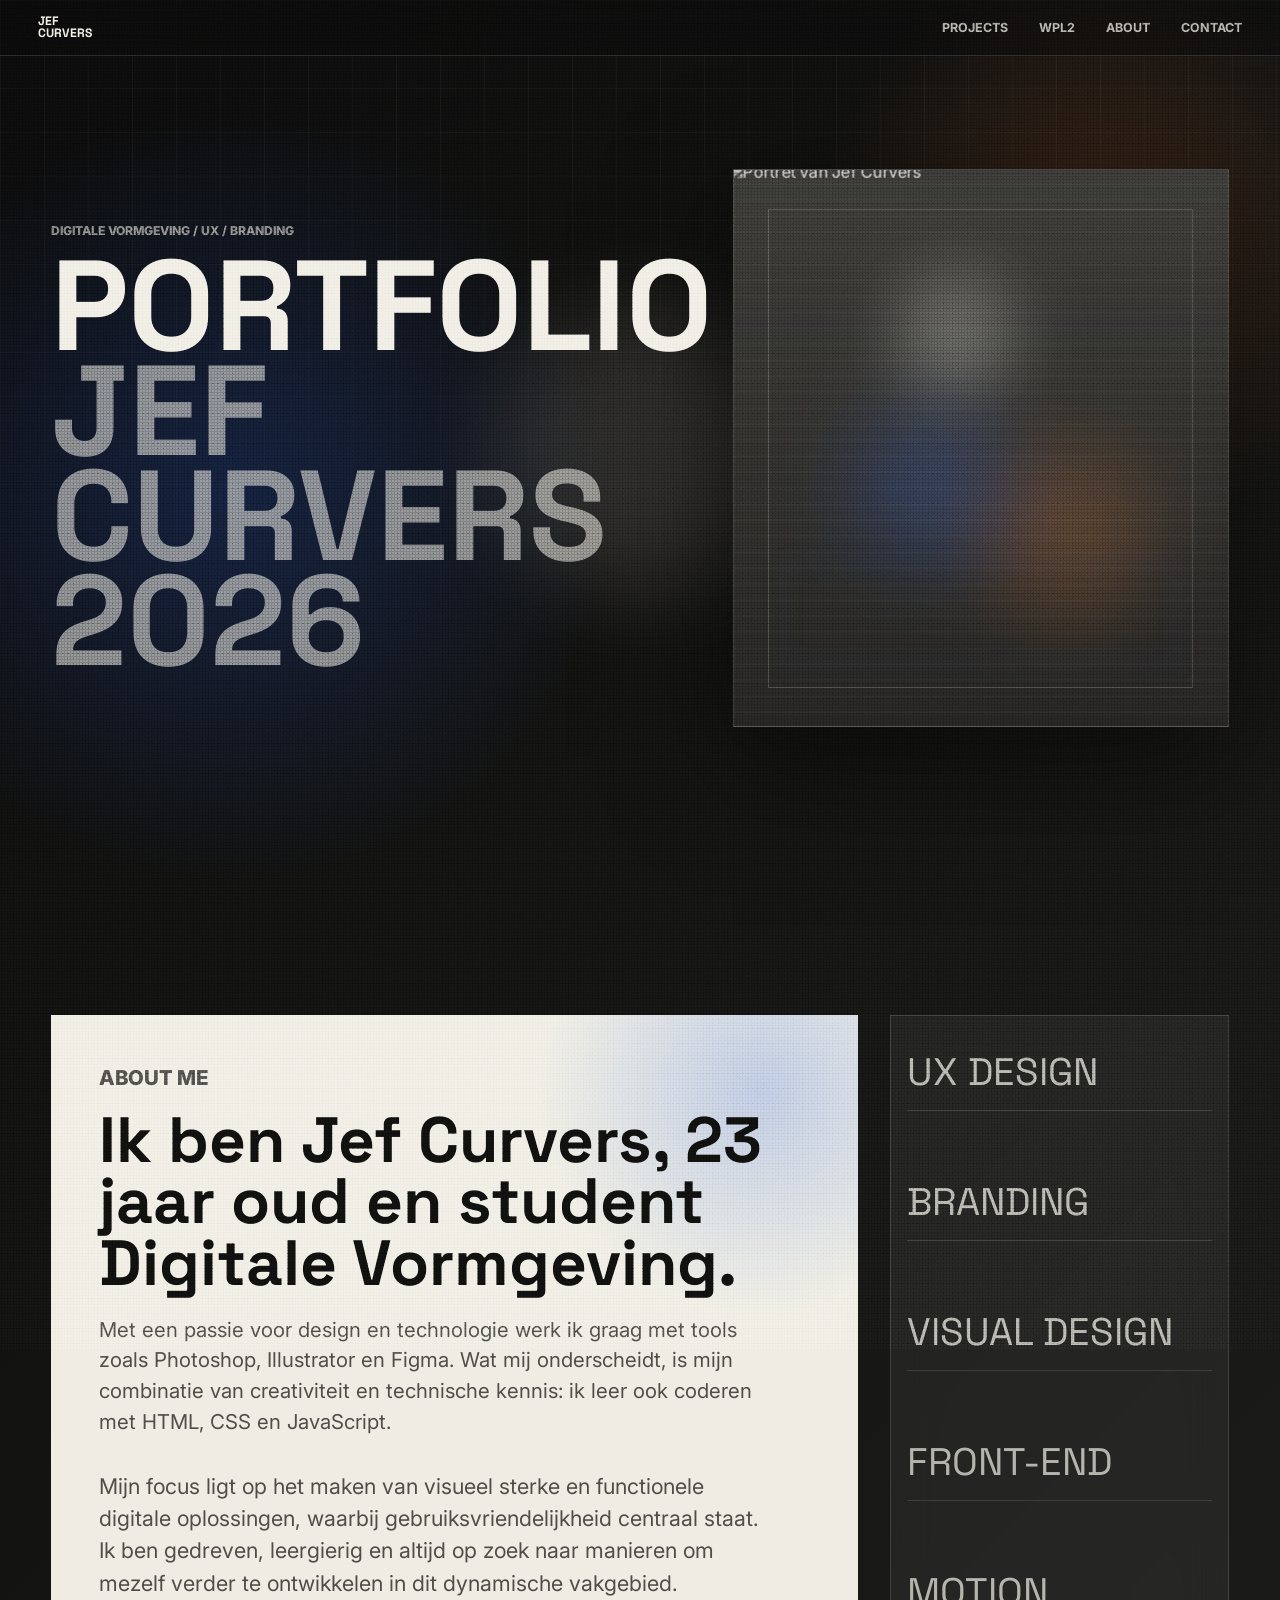
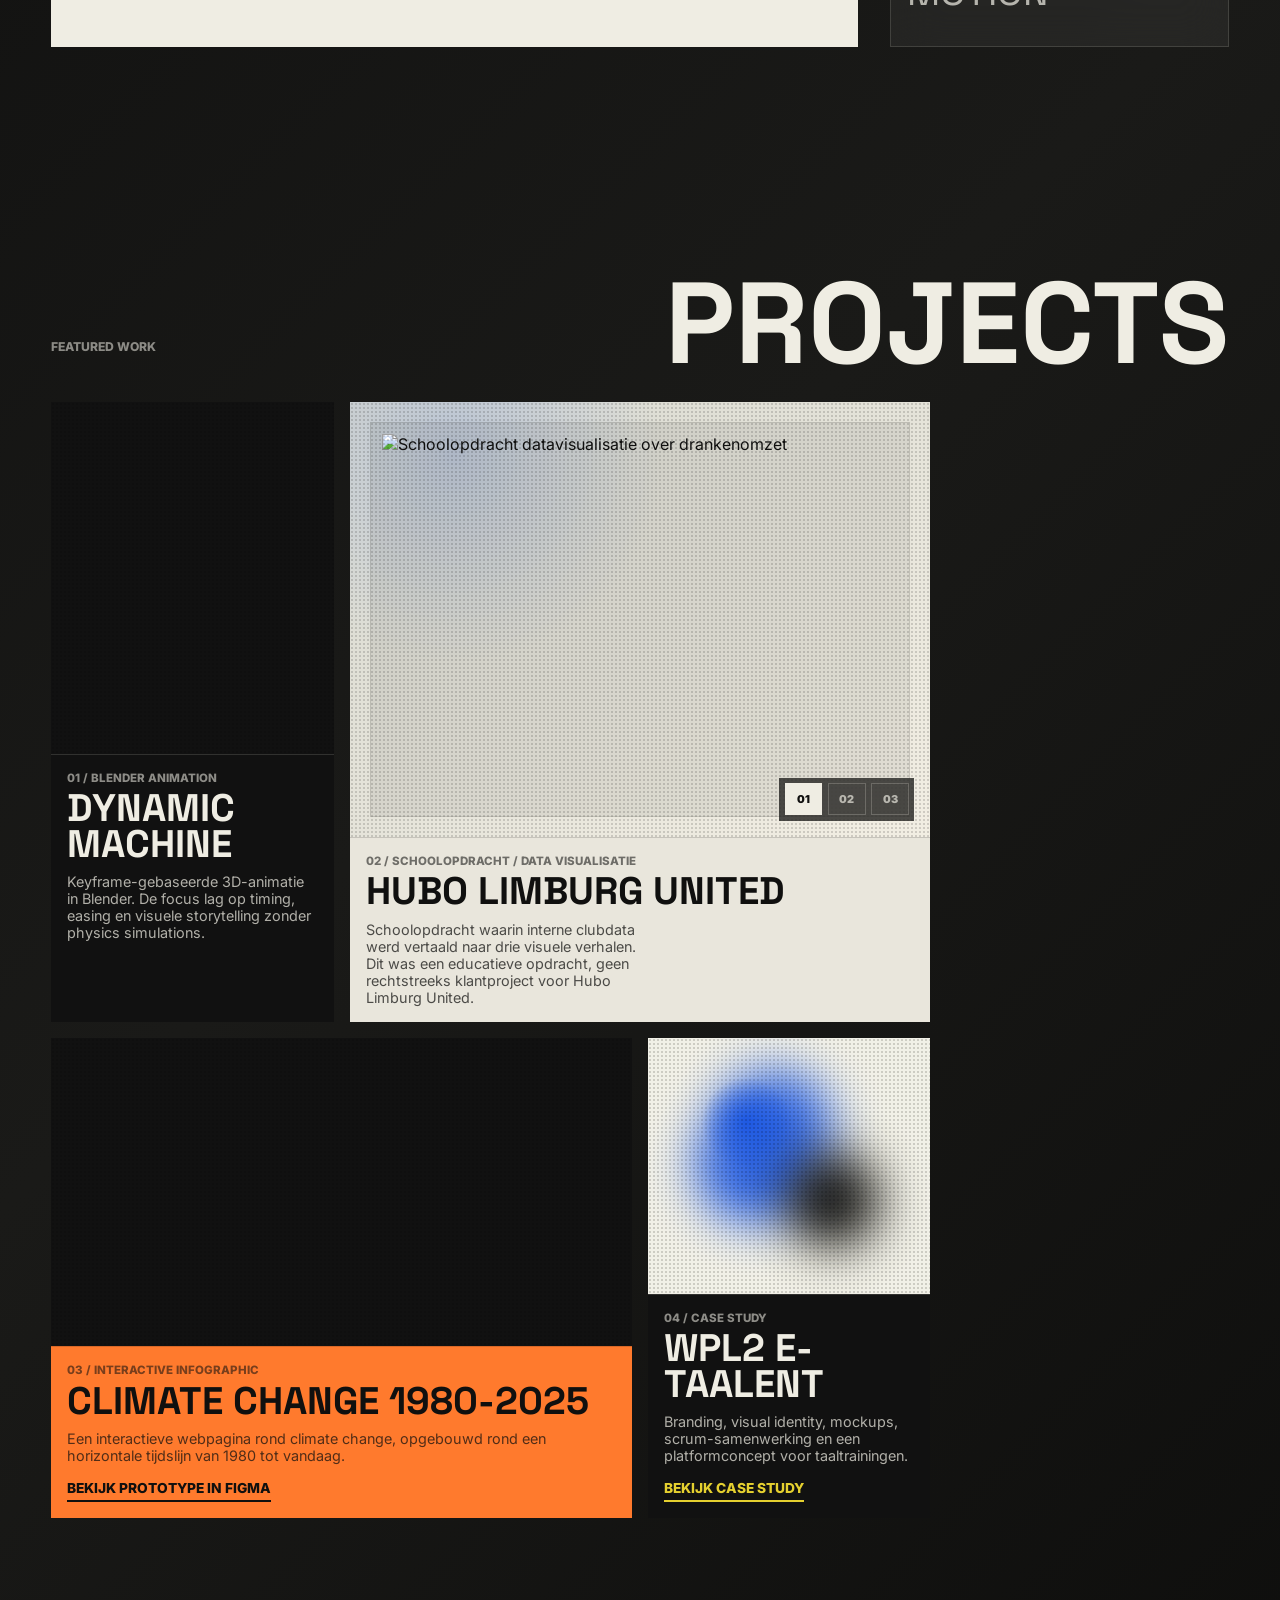
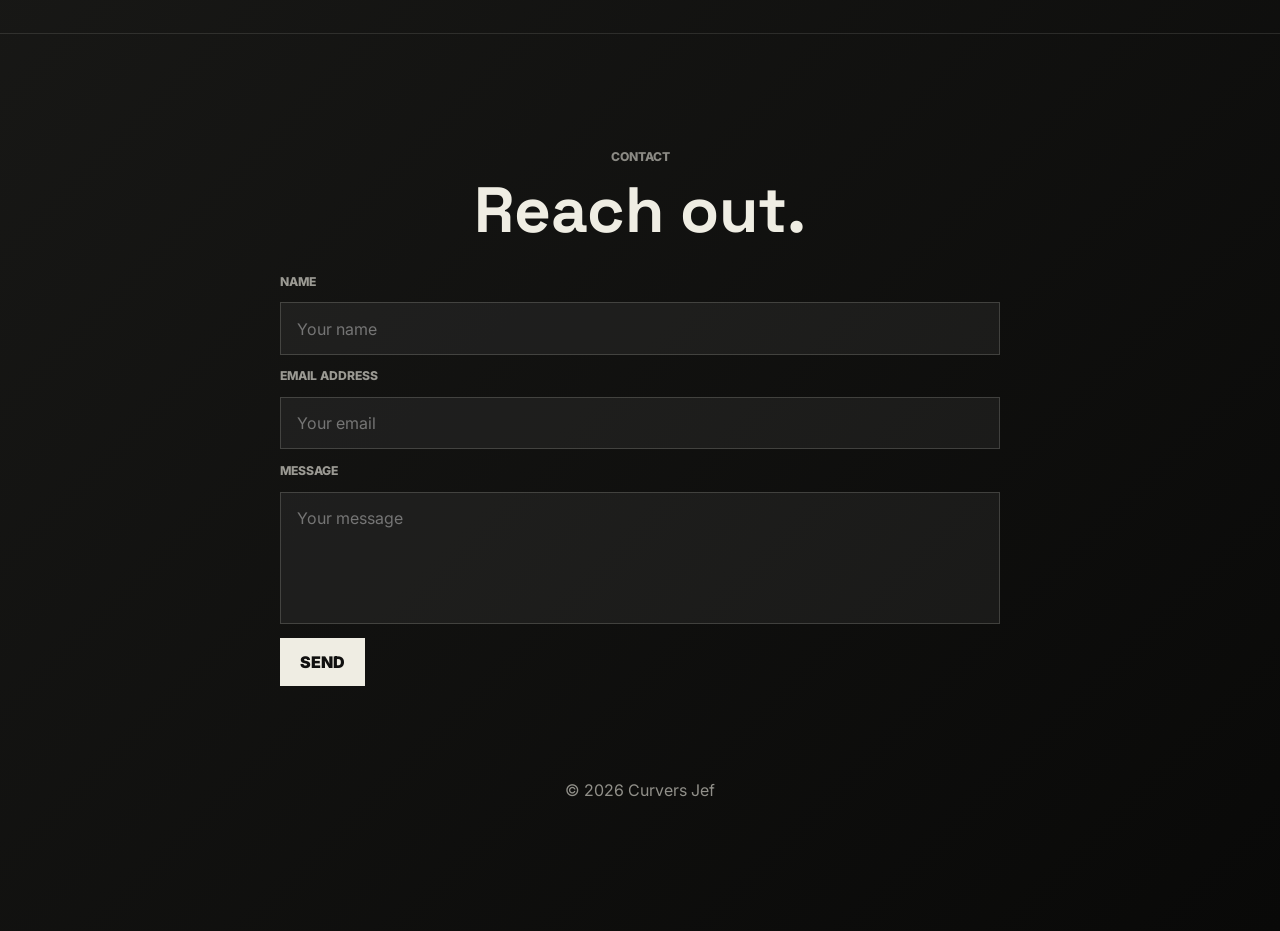
==== index.html @ 7695015a "portfolio" ====
<!doctype html>
<html lang="nl">
  <head>
    <meta charset="UTF-8" />
    <meta name="viewport" content="width=device-width, initial-scale=1.0" />
    <title>Jef Curvers - Portfolio</title>
    <link rel="preconnect" href="https://fonts.googleapis.com" />
    <link rel="preconnect" href="https://fonts.gstatic.com" crossorigin />
    <link
      href="https://fonts.googleapis.com/css2?family=Inter:wght@400;500;600;800;900&family=Space+Grotesk:wght@500;700&display=swap"
      rel="stylesheet"
    />
    <link rel="stylesheet" href="styles.css" />
  </head>
  <body>
    <div class="grain" aria-hidden="true"></div>
    <div class="cursor-fog" aria-hidden="true"></div>

    <header class="site-header">
      <a class="brand" href="#top" aria-label="Jef Curvers home">
        <span>JEF</span>
        <span>CURVERS</span>
      </a>
      <nav class="nav" aria-label="Portfolio navigation">
        <a href="#work">Projects</a>
        <a href="wpl2.html">WPL2</a>
        <a href="#about">About</a>
        <a href="#contact">Contact</a>
      </nav>
    </header>

    <main id="top">
      <section class="hero section-band">
        <div class="hero-copy">
          <p class="eyebrow">Digitale vormgeving / UX / branding</p>
          <h1>
            Portfolio
            <span>Jef Curvers</span>
            <span>2026</span>
          </h1>
        </div>
        <div class="hero-card portrait-card" aria-label="Portret van Jef Curvers">
          <div class="scanline"></div>
          <span class="portrait-glow" aria-hidden="true"></span>
          <img
            class="hero-portrait"
            src="https://juulkeuuuh.github.io/Portfolio-Jef/assets/images/WhatsApp%20Image%202025-02-27%20at%2017.30.07.png"
            alt="Portret van Jef Curvers"
          />
        </div>
      </section>

      <section class="about section-band" id="about" aria-labelledby="about-title">
        <div class="about-panel">
          <p class="section-kicker">About me</p>
          <h2 id="about-title">Ik ben Jef Curvers, 23 jaar oud en student Digitale Vormgeving.</h2>
          <p>
            Met een passie voor design en technologie werk ik graag met tools zoals Photoshop,
            Illustrator en Figma. Wat mij onderscheidt, is mijn combinatie van creativiteit en
            technische kennis: ik leer ook coderen met HTML, CSS en JavaScript.
          </p>
          <p>
            Mijn focus ligt op het maken van visueel sterke en functionele digitale oplossingen,
            waarbij gebruiksvriendelijkheid centraal staat. Ik ben gedreven, leergierig en altijd
            op zoek naar manieren om mezelf verder te ontwikkelen in dit dynamische vakgebied.
          </p>
        </div>
        <div class="skills-strip" aria-label="Design skills">
          <span>UX Design</span>
          <span>Branding</span>
          <span>Visual Design</span>
          <span>Front-end</span>
          <span>Motion</span>
        </div>
      </section>

      <section class="work section-band" id="work" aria-labelledby="work-title">
        <div class="section-heading">
          <p class="section-kicker">Featured work</p>
          <h2 id="work-title">Projects</h2>
        </div>

        <div class="project-grid detailed-grid">
          <article class="project-card compact-card dark-card">
            <div class="project-media video-media compact-media">
              <video autoplay muted loop playsinline>
                <source
                  src="https://juulkeuuuh.github.io/Portfolio-Jef/assets/images/Videos/CurversJefDynamicMachine.mp4"
                  type="video/mp4"
                />
              </video>
            </div>
            <div class="project-info">
              <p>01 / Blender animation</p>
              <h3>Dynamic Machine</h3>
              <span>
                Keyframe-gebaseerde 3D-animatie in Blender. De focus lag op timing,
                easing en visuele storytelling zonder physics simulations.
              </span>
            </div>
          </article>

          <article class="project-card hubo-card">
            <div class="project-media hubo-media">
              <div class="hubo-stage">
                <img
                  class="hubo-slide active"
                  src="https://juulkeuuuh.github.io/Portfolio-Jef/assets/images/Data%20visualisatie/DataVisualisatie_Dranken.jpg"
                  alt="Schoolopdracht datavisualisatie over drankenomzet"
                />
                <img
                  class="hubo-slide"
                  src="https://juulkeuuuh.github.io/Portfolio-Jef/assets/images/Data%20visualisatie/DataVisualisatieWebshop.jpg"
                  alt="Schoolopdracht datavisualisatie over webshop piekmomenten"
                />
                <img
                  class="hubo-slide"
                  src="https://juulkeuuuh.github.io/Portfolio-Jef/assets/images/Data%20visualisatie/Datavisualisatie%20Tickets.jpg"
                  alt="Schoolopdracht datavisualisatie over ticketverkoop"
                />
              </div>
              <div class="slider-controls" aria-label="Datavisualisatie slides">
                <button type="button" class="slider-dot active" data-slide="0">01</button>
                <button type="button" class="slider-dot" data-slide="1">02</button>
                <button type="button" class="slider-dot" data-slide="2">03</button>
              </div>
            </div>
            <div class="project-info">
              <p>02 / Schoolopdracht / Data visualisatie</p>
              <h3>Hubo Limburg United</h3>
              <span>
                Schoolopdracht waarin interne clubdata werd vertaald naar drie visuele verhalen.
                Dit was een educatieve opdracht, geen rechtstreeks klantproject voor Hubo Limburg United.
              </span>
            </div>
          </article>

          <article class="project-card orange-card large climate-card">
            <div class="project-media video-media">
              <video autoplay muted loop playsinline>
                <source
                  src="https://juulkeuuuh.github.io/Portfolio-Jef/assets/images/Videos/Infographic%20-%20Page%201%20-%20Figma%202025-12-25%2022-24-31.mp4"
                  type="video/mp4"
                />
              </video>
            </div>
            <div class="project-info">
              <p>03 / Interactive infographic</p>
              <h3>Climate Change 1980-2025</h3>
              <span>
                Een interactieve webpagina rond climate change, opgebouwd rond een horizontale
                tijdslijn van 1980 tot vandaag.
              </span>
              <a
                class="inline-link"
                href="https://www.figma.com/proto/sVbuKFax2cXnAopx25dUnf/Infographic?node-id=67-130&t=fXA6izrSEKzxUkM4-1"
                target="_blank"
                rel="noopener"
              >
                Bekijk prototype in Figma
              </a>
            </div>
          </article>

          <article class="project-card wpl2-teaser dark-card">
            <div class="project-media media-blue">
              <span class="soft-shape shape-one"></span>
              <span class="soft-shape shape-two"></span>
            </div>
            <div class="project-info">
              <p>04 / Case study</p>
              <h3>WPL2 E-taalent</h3>
              <span>
                Branding, visual identity, mockups, scrum-samenwerking en een platformconcept
                voor taaltrainingen.
              </span>
              <a class="inline-link" href="wpl2.html">Bekijk case study</a>
            </div>
          </article>
        </div>
      </section>

      <section class="contact section-band" id="contact" aria-labelledby="contact-title">
        <p class="section-kicker">Contact</p>
        <h2 id="contact-title">Reach out.</h2>
        <form class="contact-form" id="contactForm" action="mailto:curvers.jef@gmail.com" method="post" enctype="text/plain">
          <label for="name">Name</label>
          <input type="text" id="name" name="name" placeholder="Your name" required />

          <label for="email">Email Address</label>
          <input type="email" id="email" name="email" placeholder="Your email" required />

          <label for="message">Message</label>
          <textarea id="message" name="message" placeholder="Your message" rows="5" required></textarea>

          <button type="submit">Send</button>
          <p id="form-message" class="form-message"></p>
        </form>
        <p class="footer-line">&copy; 2026 Curvers Jef</p>
      </section>
    </main>

    <script src="script.js"></script>
  </body>
</html>
---- styles.css ----
:root {
  --ink: #10100f;
  --paper: #efede3;
  --fog: #cfd7ce;
  --ash: #302f2c;
  --electric: #245bdb;
  --acid: #e5d02f;
  --orange: #ff7a2d;
  --muted: #a5a397;
}

* {
  box-sizing: border-box;
}

html {
  scroll-behavior: smooth;
}

body {
  margin: 0;
  min-height: 100vh;
  color: var(--paper);
  background:
    radial-gradient(circle at 18% 12%, rgba(36, 91, 219, 0.22), transparent 24rem),
    radial-gradient(circle at 86% 6%, rgba(255, 122, 45, 0.16), transparent 18rem),
    linear-gradient(135deg, #0b0b0b 0%, #1a1a18 52%, #090908 100%);
  font-family: Inter, system-ui, sans-serif;
  overflow-x: hidden;
}

body::before {
  content: "";
  position: fixed;
  inset: 0;
  z-index: -3;
  background:
    linear-gradient(90deg, rgba(239, 237, 227, 0.045) 1px, transparent 1px),
    linear-gradient(rgba(239, 237, 227, 0.035) 1px, transparent 1px);
  background-size: 44px 44px;
  mask-image: linear-gradient(to bottom, black, transparent 82%);
}

a {
  color: inherit;
  text-decoration: none;
}

.grain {
  position: fixed;
  inset: -50%;
  z-index: 20;
  pointer-events: none;
  opacity: 0.28;
  mix-blend-mode: overlay;
  background-image:
    radial-gradient(circle at 30% 40%, rgba(255, 255, 255, 0.7) 0 1px, transparent 1px),
    radial-gradient(circle at 60% 70%, rgba(0, 0, 0, 0.9) 0 1px, transparent 1px);
  background-size: 3px 3px, 5px 5px;
  animation: grain-shift 0.9s steps(2) infinite;
}

.cursor-fog {
  position: fixed;
  width: 18rem;
  aspect-ratio: 1;
  left: var(--mouse-x, 50vw);
  top: var(--mouse-y, 50vh);
  z-index: -1;
  pointer-events: none;
  border-radius: 50%;
  transform: translate(-50%, -50%);
  background: rgba(239, 237, 227, 0.11);
  filter: blur(46px);
}

.site-header {
  position: fixed;
  top: 0;
  left: 0;
  right: 0;
  z-index: 10;
  display: flex;
  align-items: center;
  justify-content: space-between;
  padding: 1rem clamp(1rem, 3vw, 2.5rem);
  color: var(--paper);
  backdrop-filter: blur(18px);
  background: rgba(11, 11, 11, 0.48);
  border-bottom: 1px solid rgba(239, 237, 227, 0.12);
}

.brand {
  display: grid;
  gap: 0.05rem;
  font-family: "Space Grotesk", Inter, sans-serif;
  font-size: 0.76rem;
  font-weight: 700;
  letter-spacing: 0;
  line-height: 0.9;
}

.nav {
  display: flex;
  gap: clamp(0.9rem, 2.4vw, 2rem);
  color: rgba(239, 237, 227, 0.72);
  font-size: 0.78rem;
  font-weight: 700;
  text-transform: uppercase;
}

.nav a {
  transition: color 180ms ease;
}

.nav a:hover {
  color: var(--paper);
}

.section-band {
  width: min(100%, 1440px);
  margin: 0 auto;
  padding: clamp(4rem, 9vw, 8rem) clamp(1rem, 4vw, 4rem);
}

.hero {
  min-height: 100vh;
  display: grid;
  grid-template-columns: minmax(0, 1fr) minmax(20rem, 31rem);
  gap: clamp(1.5rem, 4vw, 4rem);
  align-items: center;
  padding-top: 7rem;
}

.hero-copy {
  min-width: 0;
  position: relative;
  z-index: 1;
}

.eyebrow,
.section-kicker {
  margin: 0 0 1rem;
  color: rgba(239, 237, 227, 0.55);
  font-size: 0.76rem;
  font-weight: 800;
  text-transform: uppercase;
}

.hero h1 {
  margin: 0;
  max-width: 8.5ch;
  font-family: "Space Grotesk", Inter, sans-serif;
  font-size: clamp(4.4rem, 10vw, 8.8rem);
  line-height: 0.82;
  letter-spacing: 0;
  text-transform: uppercase;
}

.hero h1 span {
  display: block;
  color: rgba(239, 237, 227, 0.5);
  filter: blur(0.5px);
}

.hero-card {
  position: relative;
  width: min(100%, 31rem);
  justify-self: end;
  min-height: clamp(28rem, 62vh, 46rem);
  overflow: hidden;
  border: 1px solid rgba(239, 237, 227, 0.14);
  background:
    linear-gradient(180deg, rgba(239, 237, 227, 0.1), transparent),
    #242321;
  box-shadow: 0 2rem 7rem rgba(0, 0, 0, 0.5);
}

.hero-card::before,
.hero-card::after {
  content: "";
  position: absolute;
  inset: 7%;
  border: 1px solid rgba(239, 237, 227, 0.18);
}

.hero-card::after {
  inset: auto 10% 11% 10%;
  height: 18%;
  filter: blur(10px);
  border-color: rgba(36, 91, 219, 0.45);
}

.scanline {
  position: absolute;
  inset: 0;
  background: repeating-linear-gradient(
    180deg,
    transparent 0 13px,
    rgba(239, 237, 227, 0.05) 14px,
    transparent 16px
  );
  opacity: 0.6;
}

.portrait-card {
  display: grid;
  place-items: center;
  transform-style: preserve-3d;
  transition:
    transform 180ms ease,
    border-color 180ms ease,
    box-shadow 180ms ease;
}

.portrait-card:hover {
  border-color: rgba(239, 237, 227, 0.32);
  box-shadow: 0 2rem 7rem rgba(0, 0, 0, 0.58), 0 0 3rem rgba(36, 91, 219, 0.18);
}

.portrait-glow {
  position: absolute;
  inset: 8%;
  display: block;
  border-radius: 48% 52% 40% 60% / 42% 46% 54% 58%;
  background:
    radial-gradient(circle at 44% 25%, rgba(239, 237, 227, 0.32), transparent 21%),
    radial-gradient(circle at 38% 58%, rgba(36, 91, 219, 0.26), transparent 33%),
    radial-gradient(circle at 72% 68%, rgba(255, 122, 45, 0.22), transparent 30%);
  filter: blur(30px) contrast(1.2);
  mix-blend-mode: screen;
}

.hero-portrait {
  position: relative;
  z-index: 1;
  width: 100%;
  height: 100%;
  object-fit: cover;
  object-position: center top;
  filter:
    grayscale(1)
    contrast(1.1)
    blur(0.35px);
  opacity: 0.82;
  mix-blend-mode: luminosity;
  transform: translateZ(2rem) scale(1.03);
  transition:
    transform 180ms ease,
    filter 180ms ease,
    opacity 180ms ease;
}

.portrait-card:hover .hero-portrait {
  filter:
    grayscale(0.25)
    contrast(1.08)
    blur(0.1px);
  opacity: 0.95;
  transform: translateZ(3rem) scale(1.055);
}

.intro {
  padding-top: 1rem;
}

.intro h2,
.about h2,
.contact h2 {
  margin: 0;
  max-width: 980px;
  font-family: "Space Grotesk", Inter, sans-serif;
  font-size: clamp(2rem, 5vw, 5.2rem);
  line-height: 0.96;
  letter-spacing: 0;
}

.section-heading {
  display: flex;
  align-items: end;
  justify-content: space-between;
  gap: 1rem;
  margin-bottom: 2rem;
}

.section-heading h2 {
  margin: 0;
  font-family: "Space Grotesk", Inter, sans-serif;
  font-size: clamp(2.8rem, 9vw, 8rem);
  line-height: 0.8;
  text-transform: uppercase;
}

.project-grid {
  display: grid;
  grid-template-columns: repeat(4, minmax(0, 1fr));
  grid-auto-rows: minmax(18rem, auto);
  gap: 1rem;
}

.project-card {
  display: flex;
  min-height: 28rem;
  flex-direction: column;
  overflow: hidden;
  background: var(--paper);
  color: var(--ink);
}

.project-card.large {
  grid-column: span 2;
}

.project-card.tall {
  min-height: 38rem;
}

.compact-card {
  min-height: 22rem;
}

.compact-media {
  min-height: 13rem;
  max-height: 22rem;
}

.dark-card {
  background: #111;
  color: var(--paper);
}

.yellow-card {
  background: #171513;
  color: var(--acid);
}

.orange-card {
  background: var(--orange);
}

.project-media {
  position: relative;
  flex: 1;
  min-height: 18rem;
  overflow: hidden;
}

.project-media::after {
  content: "";
  position: absolute;
  inset: 0;
  background-image: radial-gradient(rgba(0, 0, 0, 0.45) 1px, transparent 1px);
  background-size: 4px 4px;
  opacity: 0.32;
  mix-blend-mode: multiply;
}

.media-blue {
  background:
    radial-gradient(circle at 35% 33%, rgba(36, 91, 219, 0.95), transparent 18%),
    radial-gradient(circle at 62% 58%, rgba(239, 237, 227, 0.8), transparent 17%),
    #e9e8df;
  filter: contrast(1.08);
}

.soft-shape {
  position: absolute;
  border-radius: 999px;
  filter: blur(24px);
  opacity: 0.9;
}

.shape-one {
  width: 42%;
  aspect-ratio: 0.75;
  left: 20%;
  top: 12%;
  background: var(--electric);
  transform: rotate(28deg);
}

.shape-two {
  width: 34%;
  aspect-ratio: 1;
  right: 18%;
  bottom: 18%;
  background: #10100f;
}

.media-rays {
  background:
    conic-gradient(from 220deg at 50% 100%, #0c0c0b 0 9deg, var(--acid) 9deg 18deg, #0c0c0b 18deg 27deg, var(--acid) 27deg 36deg, #0c0c0b 36deg 45deg, var(--acid) 45deg 54deg, #0c0c0b 54deg 63deg, var(--acid) 63deg 72deg, #0c0c0b 72deg 360deg);
}

.media-portrait {
  background:
    radial-gradient(circle at 50% 34%, #191919 0 18%, transparent 19%),
    radial-gradient(circle at 50% 48%, #101010 0 25%, transparent 26%),
    linear-gradient(135deg, #c9c9c4, #efede3);
  filter: blur(1px) grayscale(1);
}

.face-window {
  position: absolute;
  top: 38%;
  left: 22%;
  right: 22%;
  height: 2.3rem;
  border: 1px solid rgba(239, 237, 227, 0.7);
  background: rgba(239, 237, 227, 0.12);
  backdrop-filter: blur(5px);
}

.media-type {
  display: grid;
  place-items: center;
  background: #f47b32;
}

.media-type span {
  color: rgba(239, 237, 227, 0.6);
  font-family: "Space Grotesk", Inter, sans-serif;
  font-size: clamp(8rem, 18vw, 15rem);
  font-weight: 900;
  line-height: 0.7;
}

.project-info {
  padding: 1rem;
  border-top: 1px solid rgba(16, 16, 15, 0.16);
}

.dark-card .project-info,
.yellow-card .project-info {
  border-color: rgba(239, 237, 227, 0.14);
}

.project-info p,
.project-info h3,
.project-info span {
  margin: 0;
}

.project-info p {
  color: currentColor;
  opacity: 0.56;
  font-size: 0.72rem;
  font-weight: 800;
  text-transform: uppercase;
}

.project-info h3 {
  margin-top: 0.35rem;
  font-family: "Space Grotesk", Inter, sans-serif;
  font-size: clamp(1.8rem, 3vw, 3.2rem);
  line-height: 0.92;
  text-transform: uppercase;
}

.project-info span {
  display: block;
  margin-top: 0.75rem;
  max-width: 18rem;
  opacity: 0.72;
  font-size: 0.9rem;
}

.detailed-grid .project-card.large .project-info span {
  max-width: 36rem;
}

.video-media video,
.image-media img,
.gallery-media img {
  width: 100%;
  height: 100%;
  display: block;
  object-fit: cover;
}

.video-media {
  background: #111;
}

.compact-media video {
  object-fit: contain;
  background: #111;
}

.image-media {
  background: var(--paper);
}

.image-media img {
  object-position: top center;
}

.gallery-media {
  display: grid;
  grid-template-rows: repeat(3, minmax(0, 1fr));
  gap: 0.5rem;
  padding: 0.5rem;
  background: #151514;
}

.gallery-media img {
  min-height: 0;
  filter: saturate(0.8) contrast(1.08);
}

.hubo-card {
  grid-column: span 2;
  background: #e9e6dc;
}

.hubo-media {
  min-height: clamp(18rem, 34vw, 31rem);
  display: grid;
  place-items: center;
  padding: clamp(0.75rem, 2vw, 1.25rem);
  background:
    radial-gradient(circle at 18% 12%, rgba(36, 91, 219, 0.18), transparent 13rem),
    linear-gradient(145deg, #d8d9d0, #f2eee3);
}

.hubo-stage {
  position: relative;
  width: 100%;
  height: 100%;
  min-height: 16rem;
  background: rgba(16, 16, 15, 0.07);
  border: 1px solid rgba(16, 16, 15, 0.12);
  overflow: hidden;
}

.hubo-slide {
  position: absolute;
  inset: 0;
  width: 100%;
  height: 100%;
  object-fit: contain;
  padding: 0.7rem;
  opacity: 0;
  transform: scale(0.985);
  transition:
    opacity 220ms ease,
    transform 220ms ease;
}

.hubo-slide.active {
  opacity: 1;
  transform: scale(1);
}

.slider-controls {
  position: absolute;
  right: 1rem;
  bottom: 1rem;
  z-index: 2;
  display: flex;
  gap: 0.35rem;
  padding: 0.35rem;
  background: rgba(16, 16, 15, 0.72);
  backdrop-filter: blur(14px);
}

.slider-dot {
  width: 2.35rem;
  height: 2rem;
  border: 1px solid rgba(239, 237, 227, 0.22);
  color: rgba(239, 237, 227, 0.68);
  background: transparent;
  font: inherit;
  font-size: 0.68rem;
  font-weight: 900;
  cursor: pointer;
}

.slider-dot.active {
  color: var(--ink);
  background: var(--paper);
}

.wpl2-teaser .project-media {
  min-height: 16rem;
}

.wpl2-teaser .inline-link {
  color: var(--acid);
}

.inline-link {
  display: inline-block;
  width: fit-content;
  margin-top: 1rem;
  padding-bottom: 0.25rem;
  border-bottom: 2px solid currentColor;
  font-size: 0.86rem;
  font-weight: 800;
  text-transform: uppercase;
}

.about {
  display: grid;
  grid-template-columns: minmax(0, 1fr) minmax(16rem, 0.42fr);
  gap: 2rem;
  align-items: stretch;
}

.about-panel {
  padding: clamp(1.3rem, 4vw, 3rem);
  color: var(--ink);
  background:
    radial-gradient(circle at 88% 12%, rgba(36, 91, 219, 0.25), transparent 14rem),
    var(--paper);
}

.about-panel p:last-child {
  max-width: 42rem;
  margin: 2rem 0 0;
  color: rgba(16, 16, 15, 0.72);
  font-size: clamp(1rem, 1.8vw, 1.35rem);
  line-height: 1.5;
}

.about-panel p {
  max-width: 42rem;
  color: rgba(16, 16, 15, 0.72);
  font-size: clamp(1rem, 1.8vw, 1.28rem);
  line-height: 1.5;
}

.skills-strip {
  display: flex;
  flex-direction: column;
  justify-content: space-between;
  gap: 0.75rem;
  padding: 1rem;
  border: 1px solid rgba(239, 237, 227, 0.14);
  background: rgba(239, 237, 227, 0.06);
  backdrop-filter: blur(22px);
}

.skills-strip span {
  display: block;
  padding: 0.9rem 0;
  border-bottom: 1px solid rgba(239, 237, 227, 0.13);
  color: rgba(239, 237, 227, 0.72);
  font-family: "Space Grotesk", Inter, sans-serif;
  font-size: clamp(1.4rem, 3vw, 2.6rem);
  text-transform: uppercase;
}

.skills-strip span:last-child {
  border-bottom: 0;
}

.contact {
  min-height: 55vh;
  display: flex;
  flex-direction: column;
  align-items: center;
  justify-content: center;
  text-align: center;
  border-top: 1px solid rgba(239, 237, 227, 0.12);
}

.contact-link {
  width: fit-content;
  margin-top: 2rem;
  padding-bottom: 0.35rem;
  border-bottom: 2px solid var(--orange);
  color: var(--paper);
  font-family: "Space Grotesk", Inter, sans-serif;
  font-size: clamp(1.4rem, 3vw, 3rem);
}

.case,
.resources {
  border-top: 1px solid rgba(239, 237, 227, 0.12);
}

.case-hero {
  min-height: 72vh;
  display: grid;
  align-content: end;
  padding-top: 9rem;
}

.case-hero h1 {
  max-width: 11ch;
  margin: 0;
  font-family: "Space Grotesk", Inter, sans-serif;
  font-size: clamp(4rem, 12vw, 11rem);
  line-height: 0.82;
  text-transform: uppercase;
}

.case-hero h1 span {
  display: block;
  color: rgba(239, 237, 227, 0.5);
  filter: blur(0.45px);
}

.case-hero p:last-child {
  max-width: 42rem;
  margin: 1.5rem 0 0;
  color: rgba(239, 237, 227, 0.72);
  font-size: clamp(1rem, 2vw, 1.35rem);
  line-height: 1.45;
}

.case-intro {
  margin-bottom: 2rem;
  padding: clamp(1.2rem, 3vw, 2.4rem);
  color: var(--ink);
  background:
    radial-gradient(circle at 92% 0%, rgba(255, 122, 45, 0.38), transparent 15rem),
    var(--paper);
}

.case-intro h3 {
  max-width: 980px;
  margin: 0;
  font-family: "Space Grotesk", Inter, sans-serif;
  font-size: clamp(2rem, 4.6vw, 4.6rem);
  line-height: 0.96;
  letter-spacing: 0;
}

.case-grid {
  display: grid;
  grid-template-columns: repeat(2, minmax(0, 1fr));
  gap: 1rem;
}

.case-grid article {
  min-height: 22rem;
  padding: clamp(1rem, 2.5vw, 2rem);
  border: 1px solid rgba(239, 237, 227, 0.13);
  background: rgba(239, 237, 227, 0.06);
  backdrop-filter: blur(24px);
}

.case-grid h3 {
  margin: 0 0 1rem;
  font-family: "Space Grotesk", Inter, sans-serif;
  font-size: clamp(1.6rem, 3vw, 3rem);
  line-height: 0.95;
  text-transform: uppercase;
}

.case-grid p {
  margin: 0 0 1rem;
  color: rgba(239, 237, 227, 0.72);
  line-height: 1.55;
}

.resource-list {
  display: grid;
  grid-template-columns: repeat(4, minmax(0, 1fr));
  gap: 0.75rem;
}

.resource-list a {
  min-height: 9rem;
  display: flex;
  align-items: end;
  padding: 1rem;
  color: var(--ink);
  background: var(--paper);
  font-weight: 800;
  text-transform: uppercase;
  transition:
    transform 180ms ease,
    background 180ms ease;
}

.resource-list a:hover {
  transform: translateY(-4px);
  background: var(--acid);
}

.visual-links {
  border-top: 1px solid rgba(239, 237, 227, 0.12);
}

.visual-list {
  display: grid;
  grid-template-columns: repeat(2, minmax(0, 1fr));
  gap: 0.9rem;
}

.visual-card {
  min-height: 24rem;
  margin: 0;
  display: grid;
  grid-template-rows: minmax(0, 1fr) auto;
  gap: 0.75rem;
  align-items: stretch;
  padding: 0.75rem;
  background:
    radial-gradient(circle at 86% 10%, rgba(36, 91, 219, 0.14), transparent 12rem),
    var(--paper);
}

.visual-card.featured {
  grid-column: span 2;
  min-height: 34rem;
}

.visual-card img {
  width: 100%;
  height: 100%;
  min-height: 18rem;
  object-fit: contain;
  background: rgba(16, 16, 15, 0.08);
}

.visual-card figcaption {
  display: block;
  padding: 0.35rem 0.25rem;
  color: var(--ink);
  font-weight: 900;
  text-transform: uppercase;
}

.contact-form {
  width: min(100%, 720px);
  display: grid;
  gap: 0.85rem;
  margin-top: 2rem;
  text-align: left;
}

.contact-form label {
  color: rgba(239, 237, 227, 0.62);
  font-size: 0.76rem;
  font-weight: 800;
  text-transform: uppercase;
}

.contact-form input,
.contact-form textarea {
  width: 100%;
  border: 1px solid rgba(239, 237, 227, 0.18);
  border-radius: 0;
  padding: 0.95rem 1rem;
  color: var(--paper);
  background: rgba(239, 237, 227, 0.06);
  font: inherit;
  outline: none;
}

.contact-form textarea {
  resize: none;
}

.contact-form input:focus,
.contact-form textarea:focus {
  border-color: var(--orange);
}

.contact-form button {
  width: fit-content;
  border: 0;
  padding: 0.9rem 1.25rem;
  color: var(--ink);
  background: var(--paper);
  font: inherit;
  font-weight: 900;
  text-transform: uppercase;
  cursor: pointer;
}

.form-message,
.footer-line {
  color: rgba(239, 237, 227, 0.58);
}

.footer-line {
  margin-top: 3rem;
}

@keyframes grain-shift {
  0% {
    transform: translate(0, 0);
  }

  100% {
    transform: translate(-3%, 2%);
  }
}

@media (max-width: 920px) {
  .hero,
  .about {
    grid-template-columns: 1fr;
  }

  .hero-card {
    min-height: 30rem;
  }

  .project-grid {
    grid-template-columns: repeat(2, minmax(0, 1fr));
  }

  .case-grid,
  .resource-list {
    grid-template-columns: repeat(2, minmax(0, 1fr));
  }
}

@media (max-width: 620px) {
  .site-header {
    align-items: start;
  }

  .nav {
    gap: 0.8rem;
    font-size: 0.7rem;
  }

  .hero {
    min-height: auto;
  }

  .hero h1 {
    font-size: clamp(3.5rem, 20vw, 6rem);
  }

  .section-heading {
    align-items: start;
    flex-direction: column;
  }

  .project-grid {
    grid-template-columns: 1fr;
  }

  .project-card.large {
    grid-column: span 1;
  }

  .hubo-card {
    grid-column: span 1;
  }

  .project-card,
  .project-card.tall {
    min-height: 27rem;
  }

  .compact-card {
    min-height: 22rem;
  }

  .hubo-media {
    min-height: 20rem;
  }

  .slider-controls {
    right: 0.65rem;
    bottom: 0.65rem;
  }

  .case-hero {
    min-height: 64vh;
  }

  .case-grid,
  .resource-list {
    grid-template-columns: 1fr;
  }

  .visual-card {
    min-height: 20rem;
  }

  .visual-card.featured {
    grid-column: span 1;
    min-height: 24rem;
  }

  .resource-list a {
    min-height: 6.5rem;
  }
}
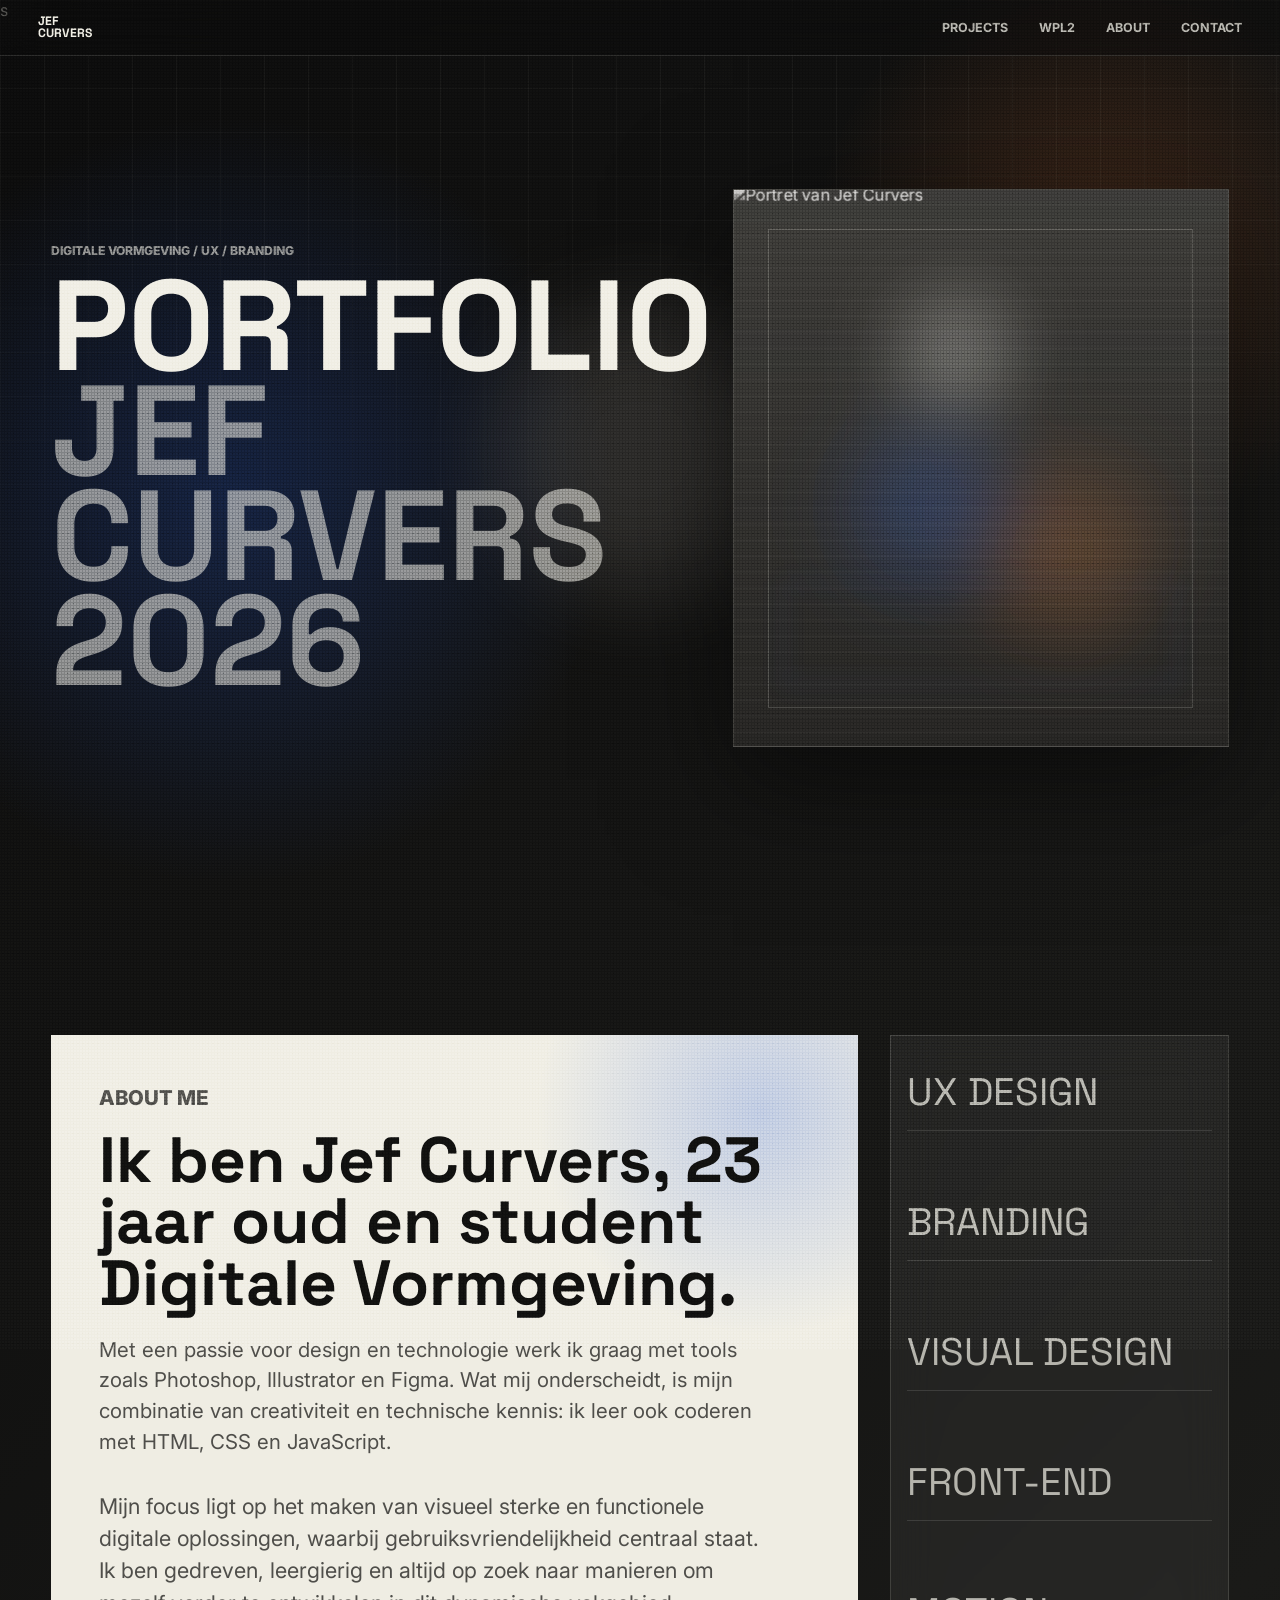
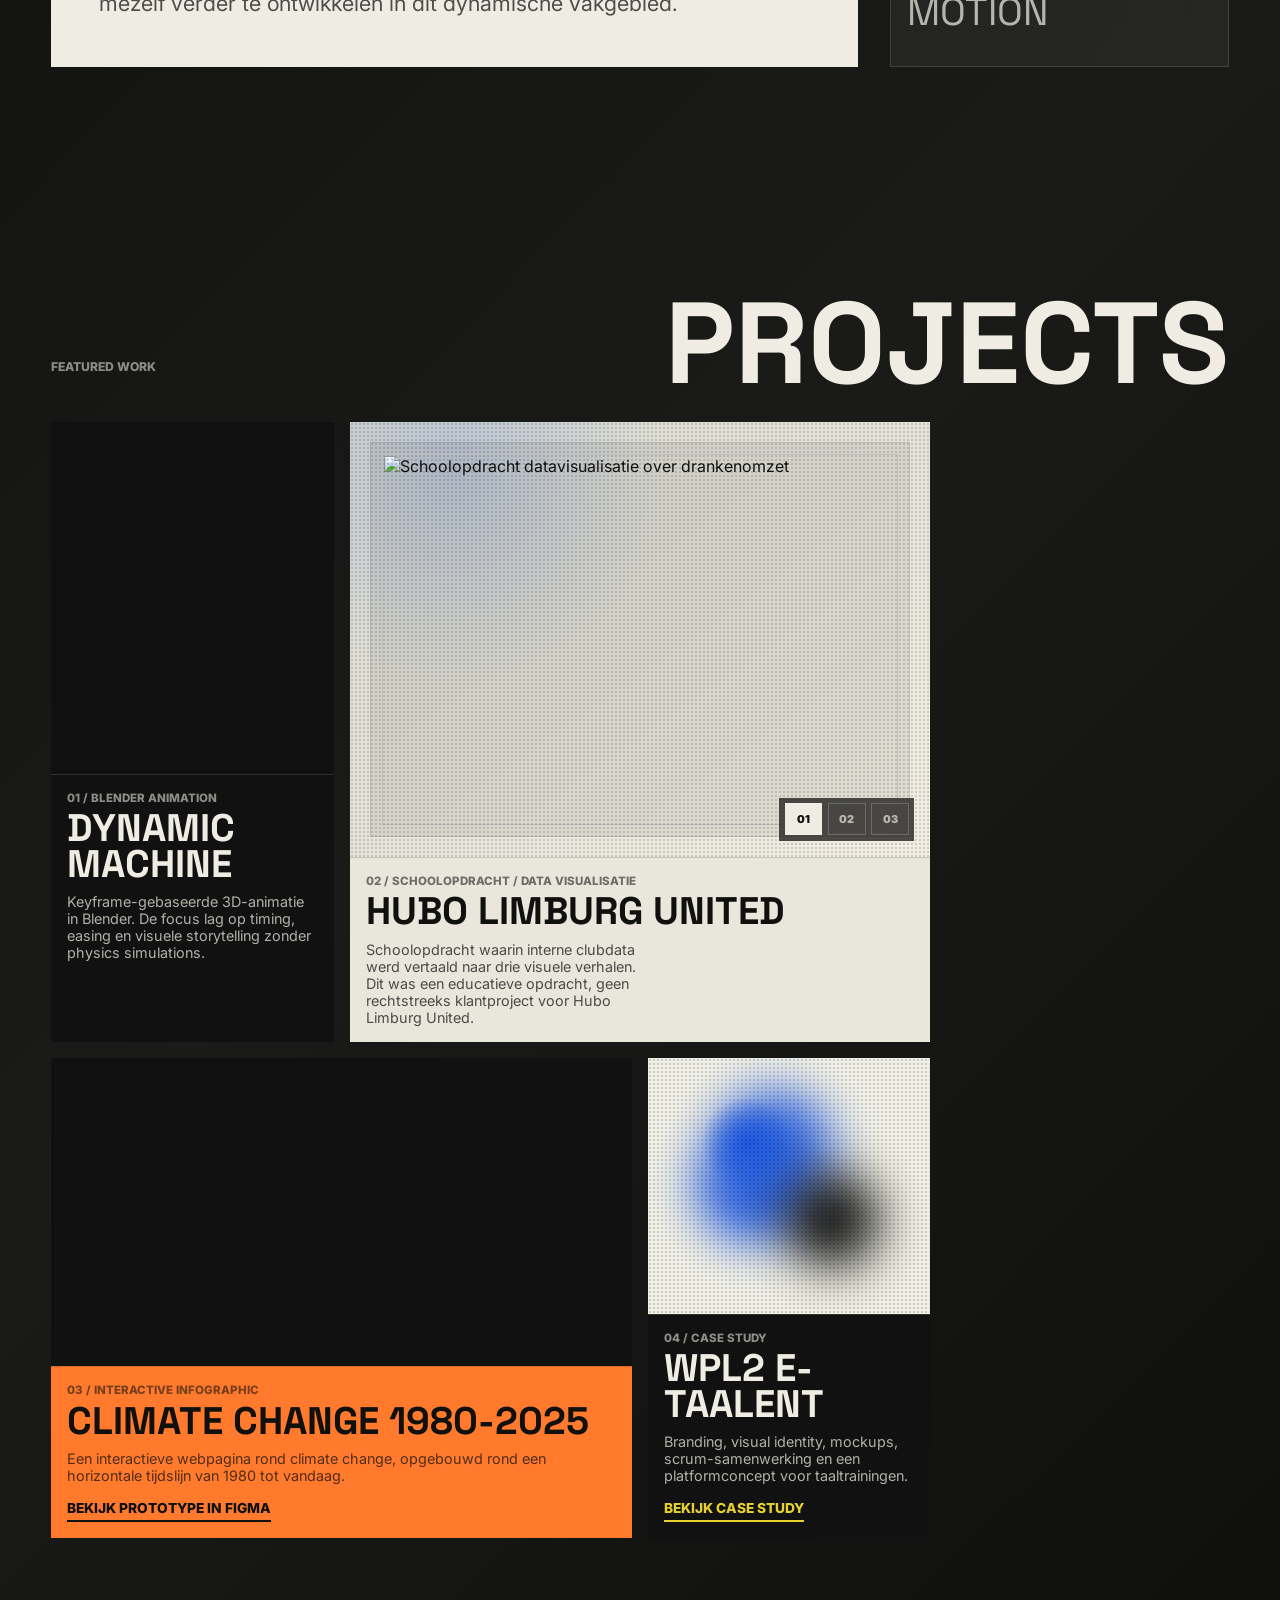
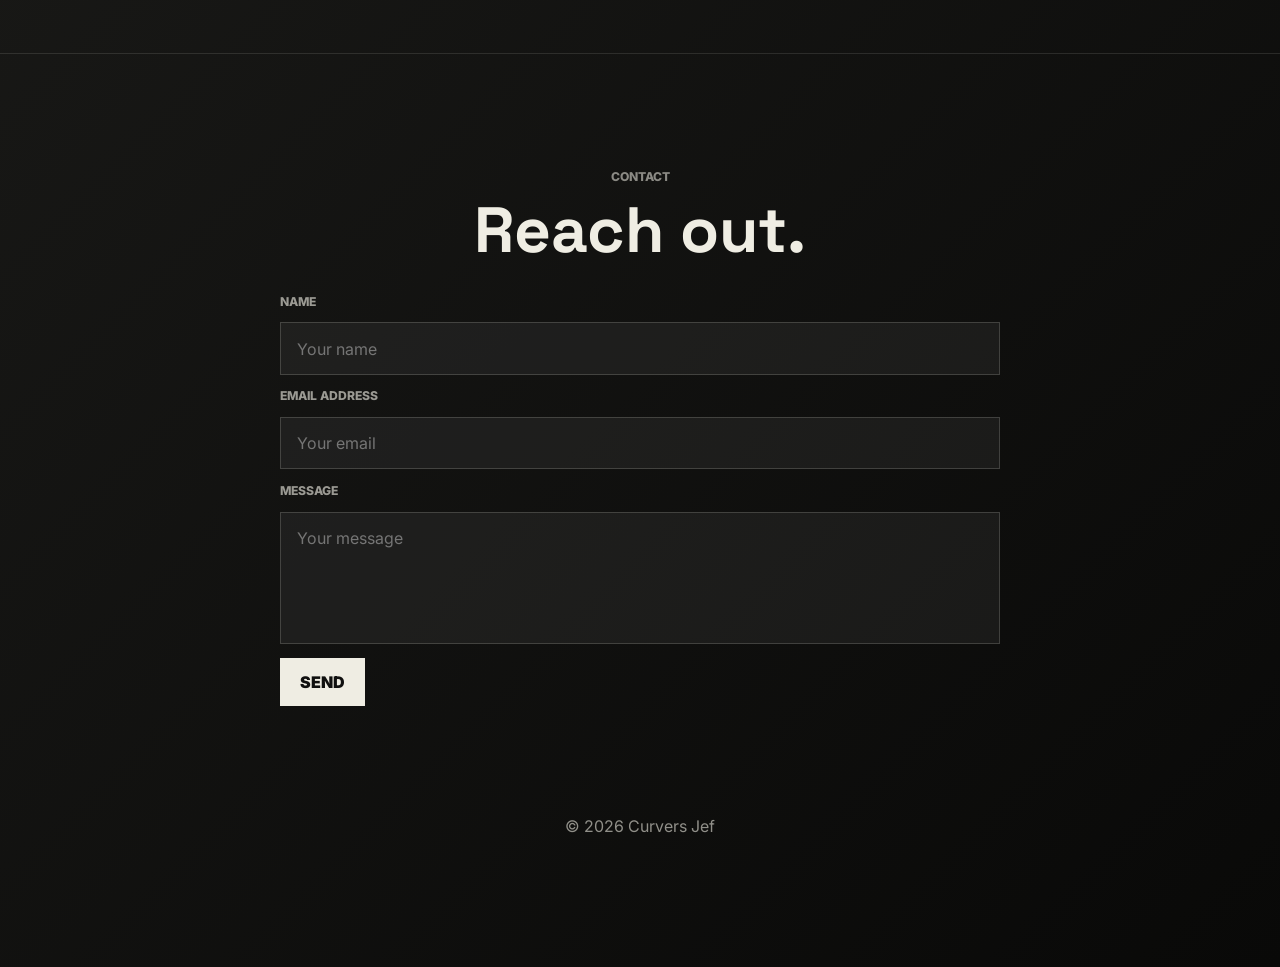
==== commit 64334a02: "portfolio" ====
--- a/index.html
+++ b/index.html
@@ -1,4 +1,4 @@
-<!doctype html>
+s<!doctype html>
 <html lang="nl">
   <head>
     <meta charset="UTF-8" />
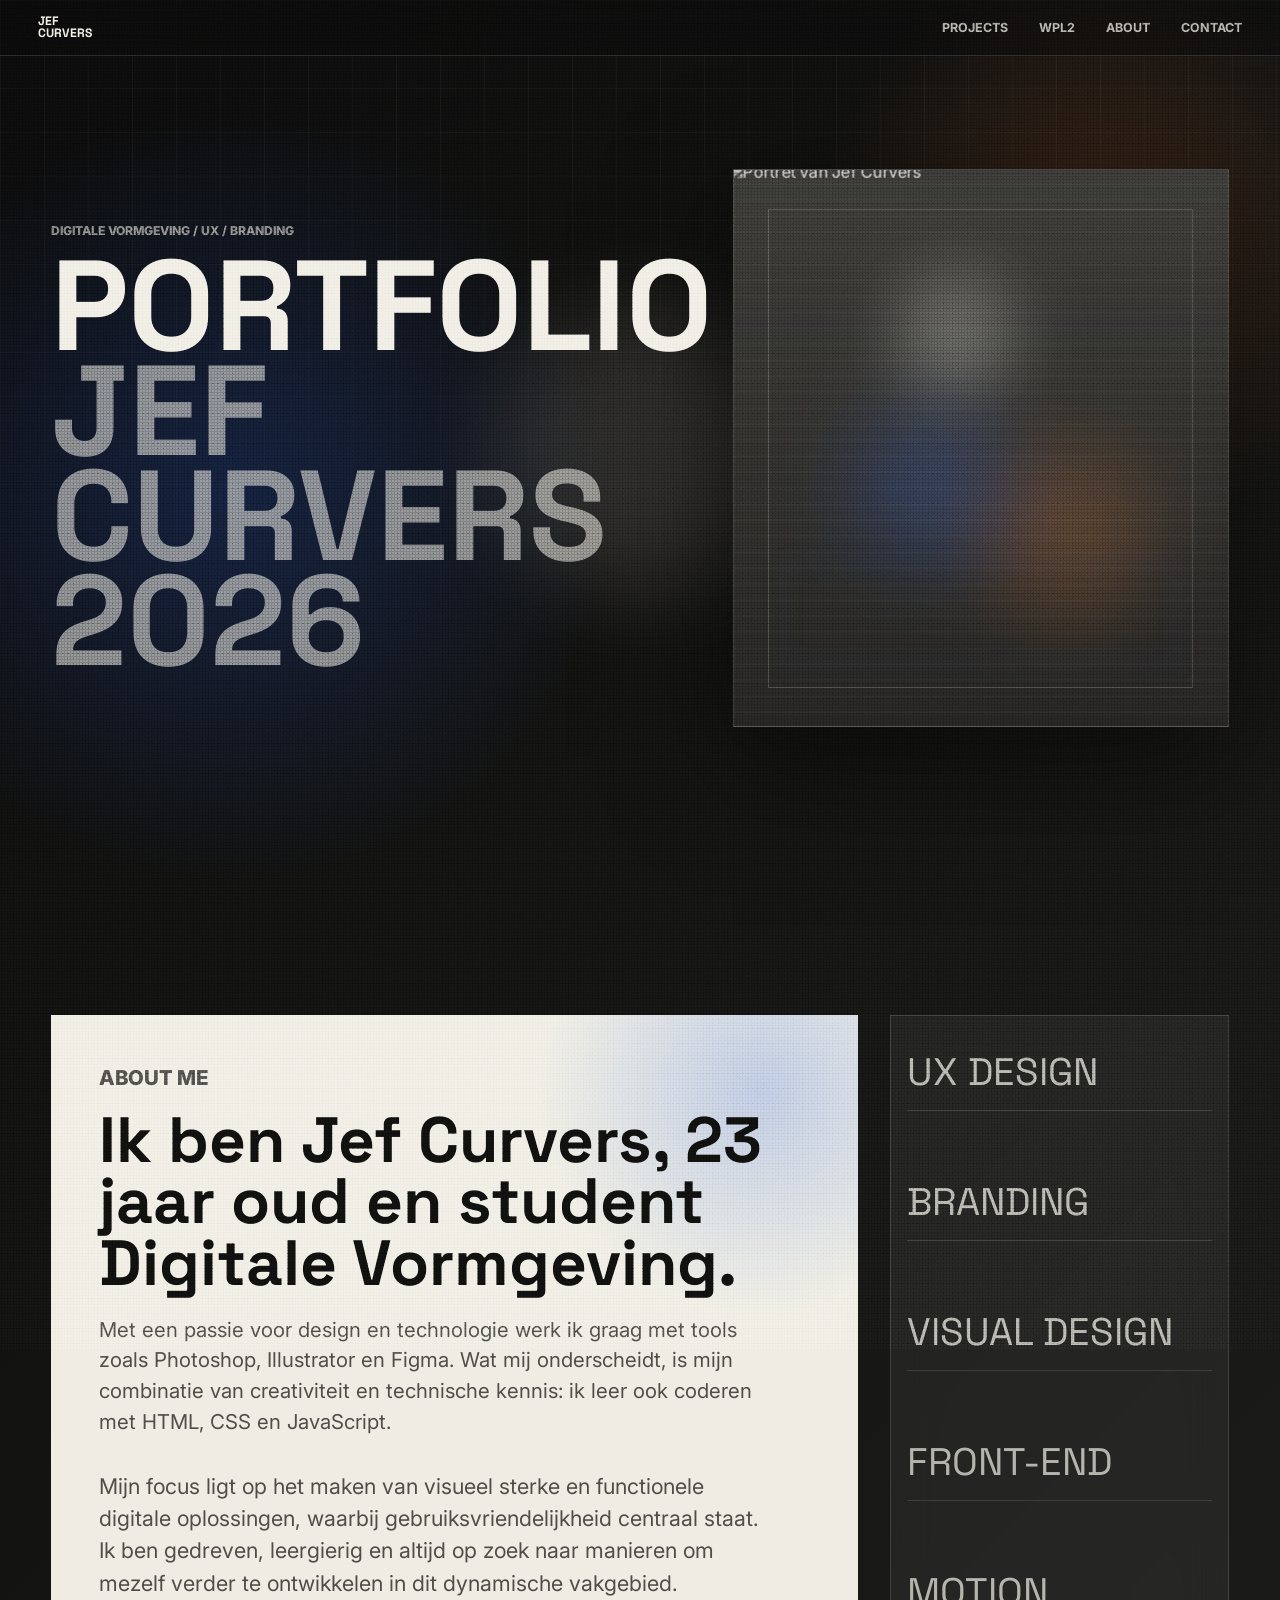
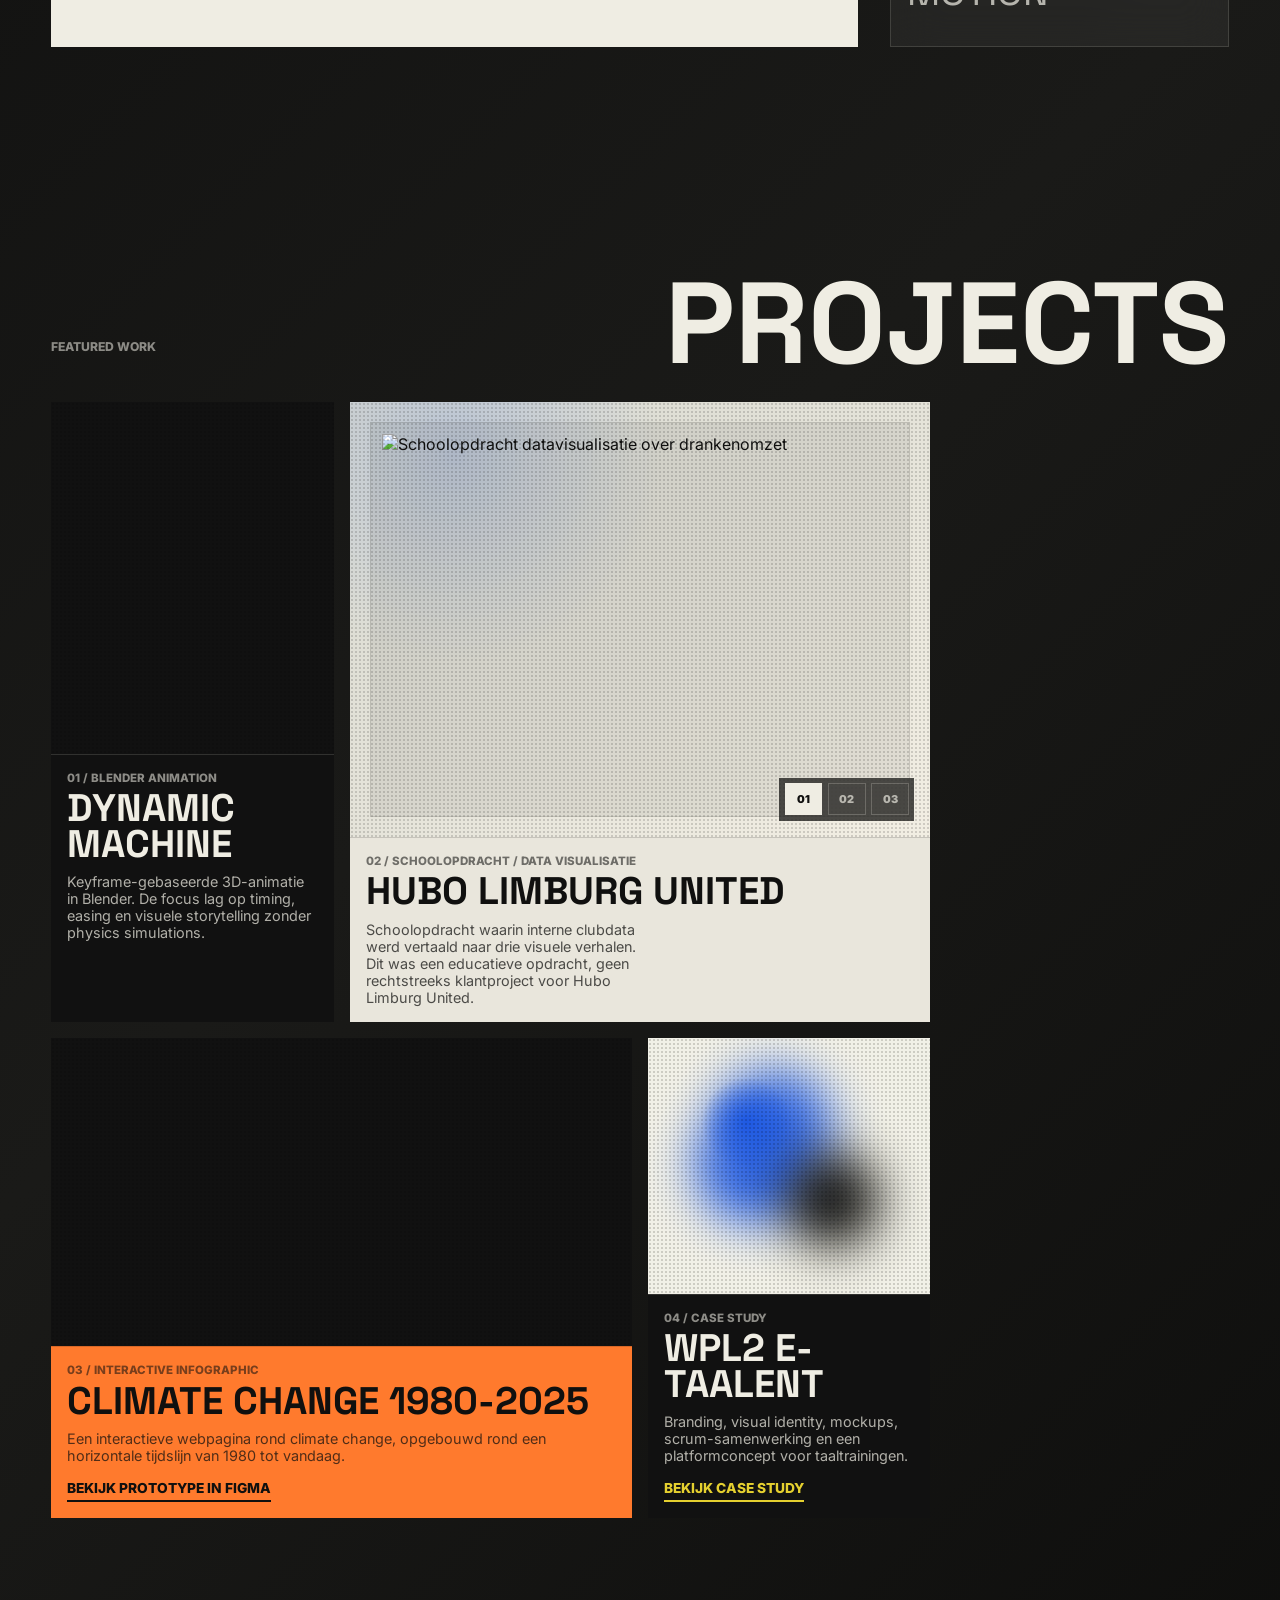
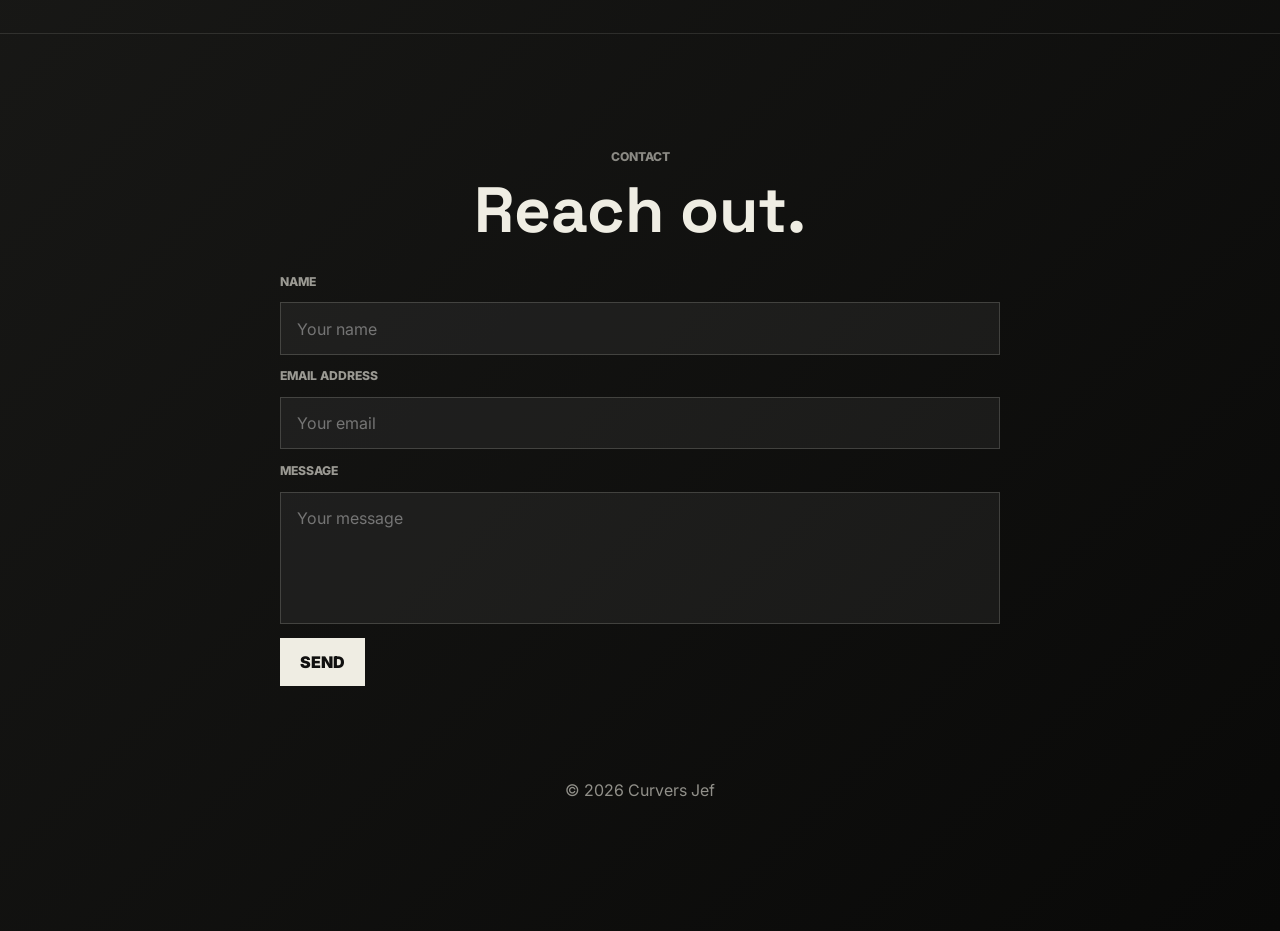
==== commit f9821ba4: "portfolio" ====
--- a/index.html
+++ b/index.html
@@ -1,4 +1,4 @@
-s<!doctype html>
+<!doctype html>
 <html lang="nl">
   <head>
     <meta charset="UTF-8" />
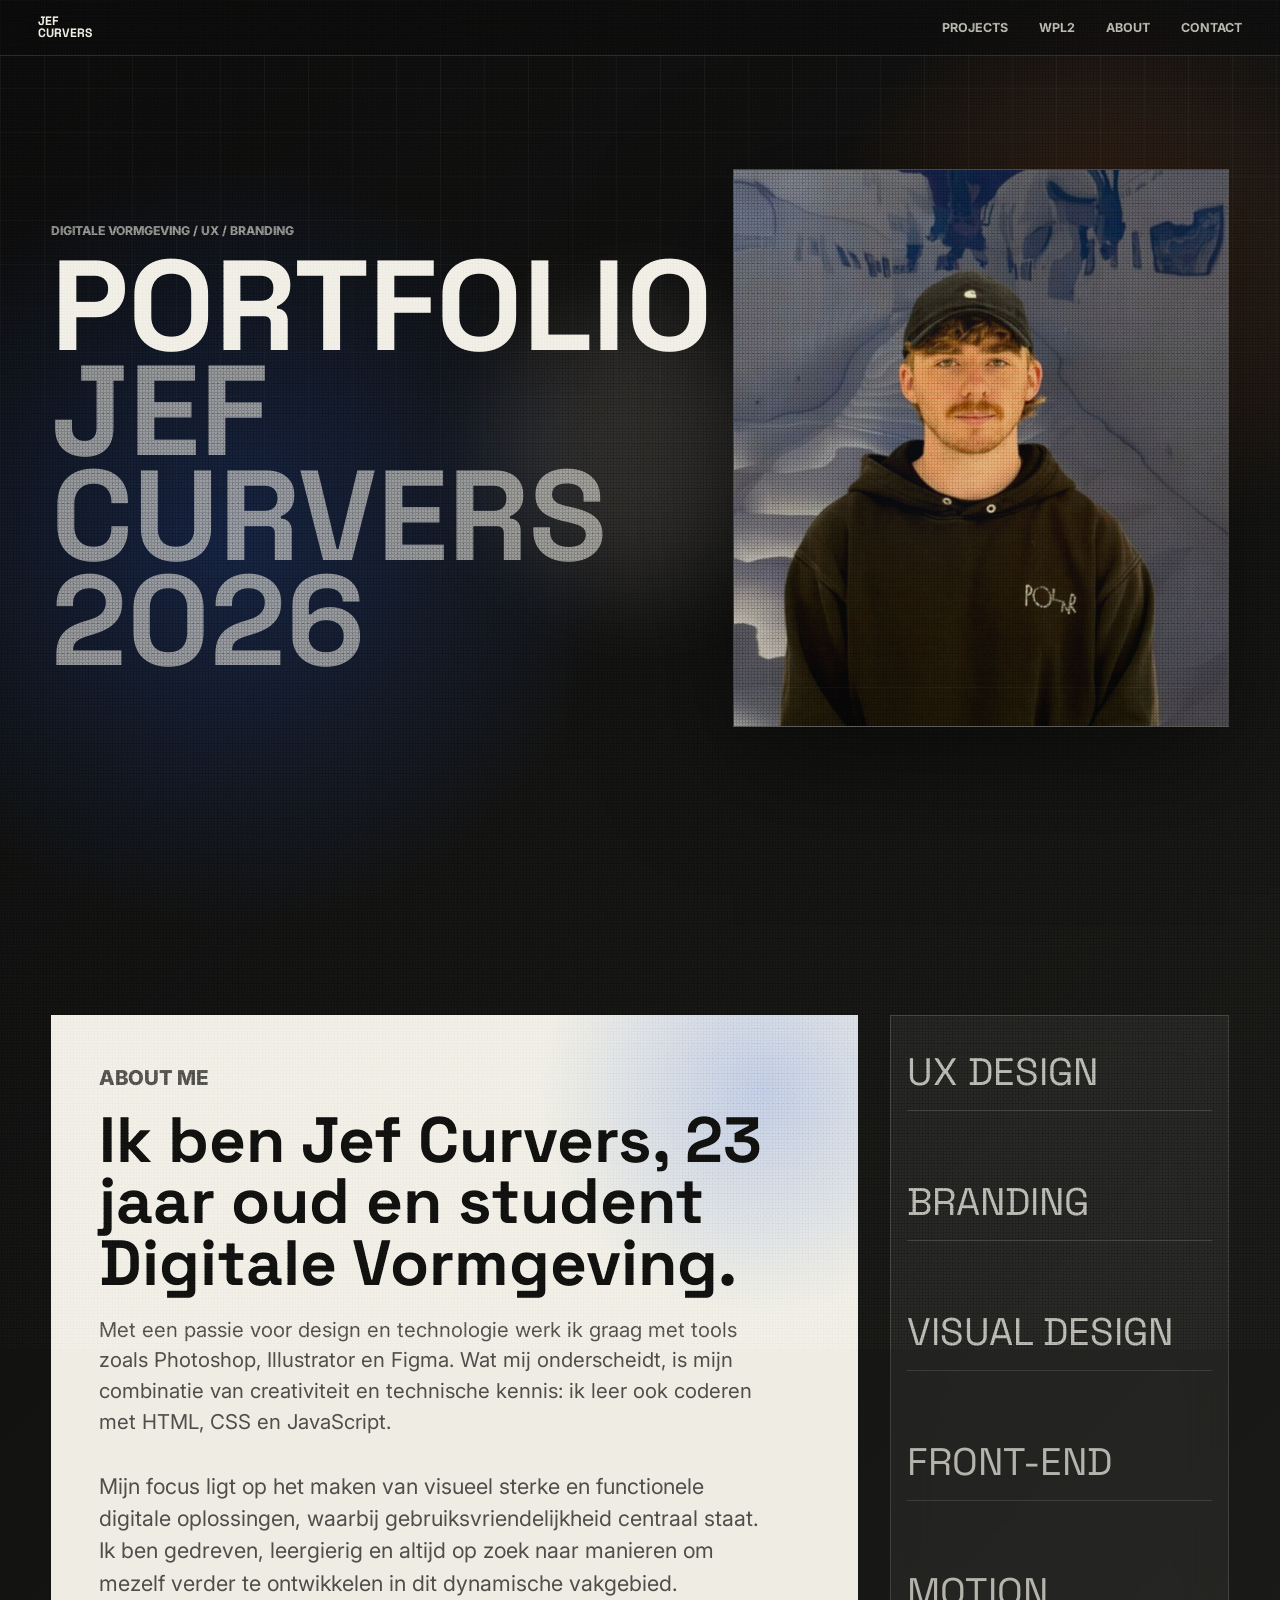
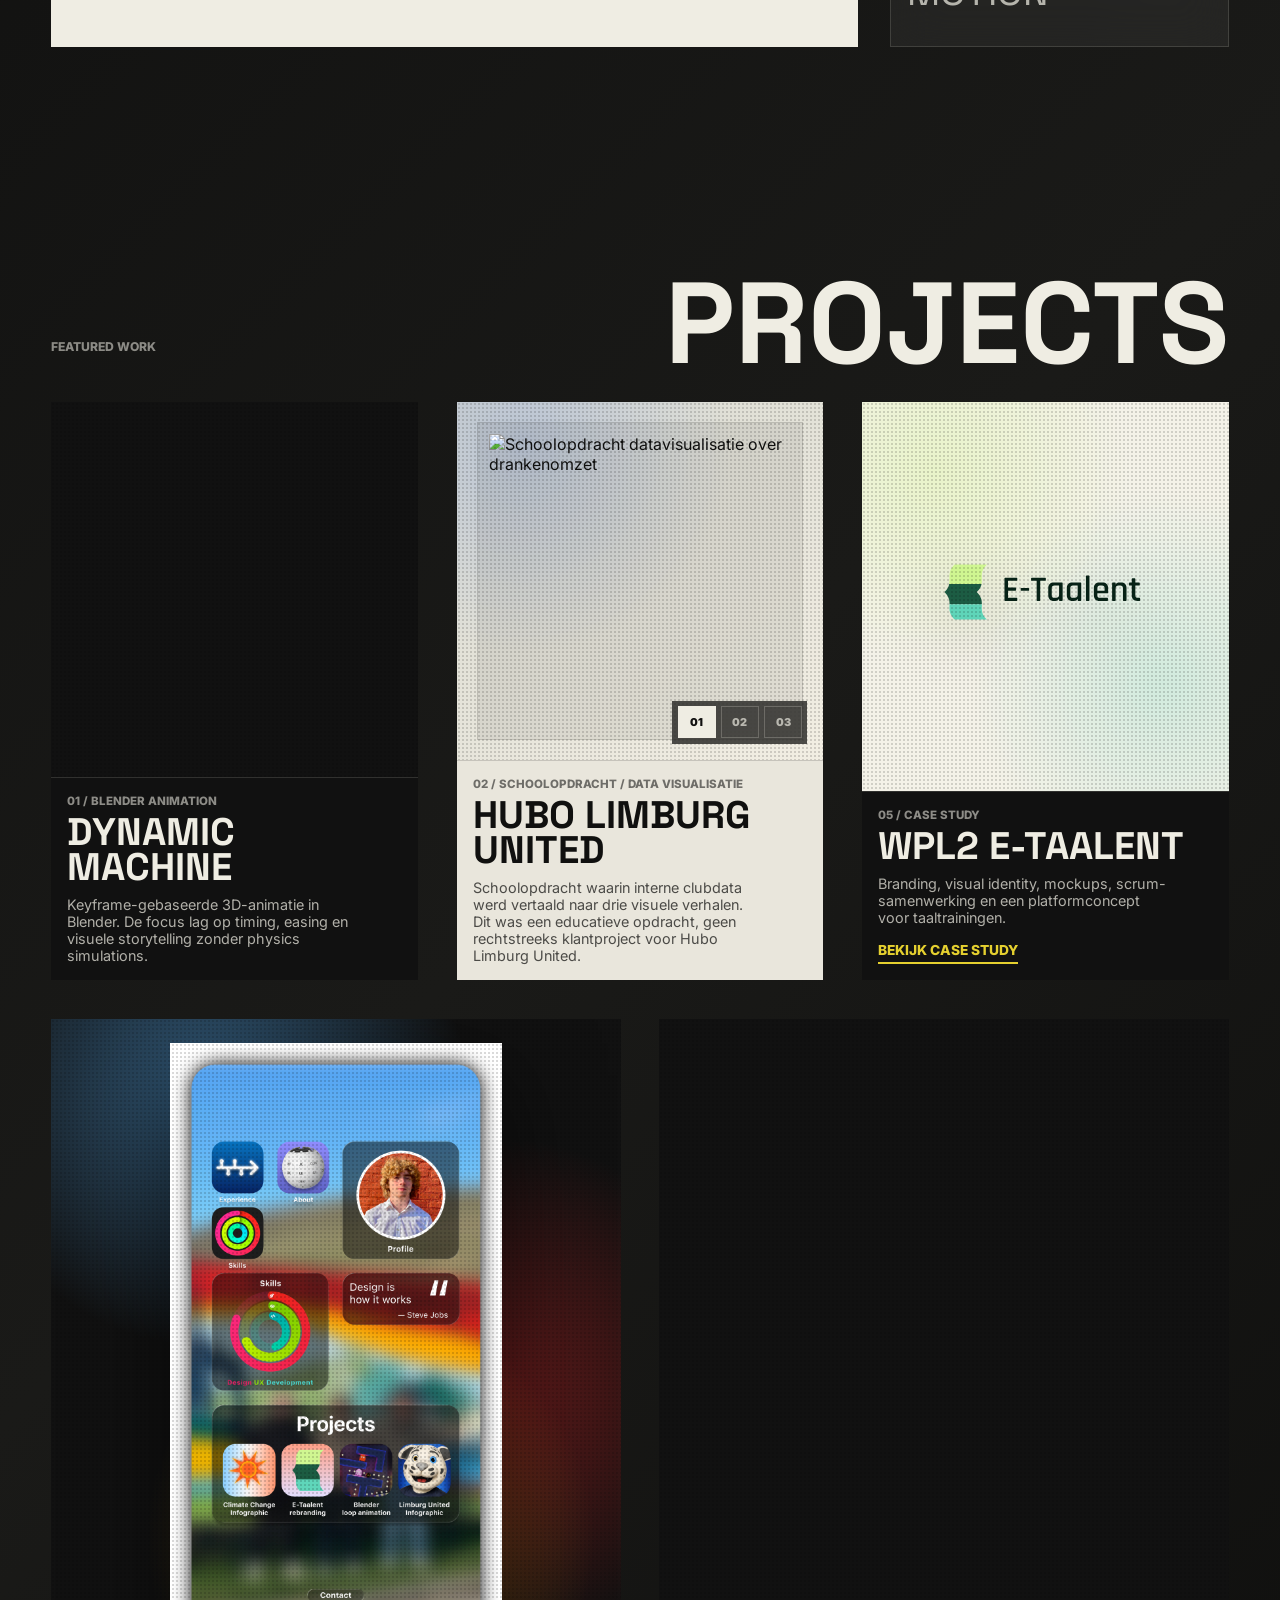
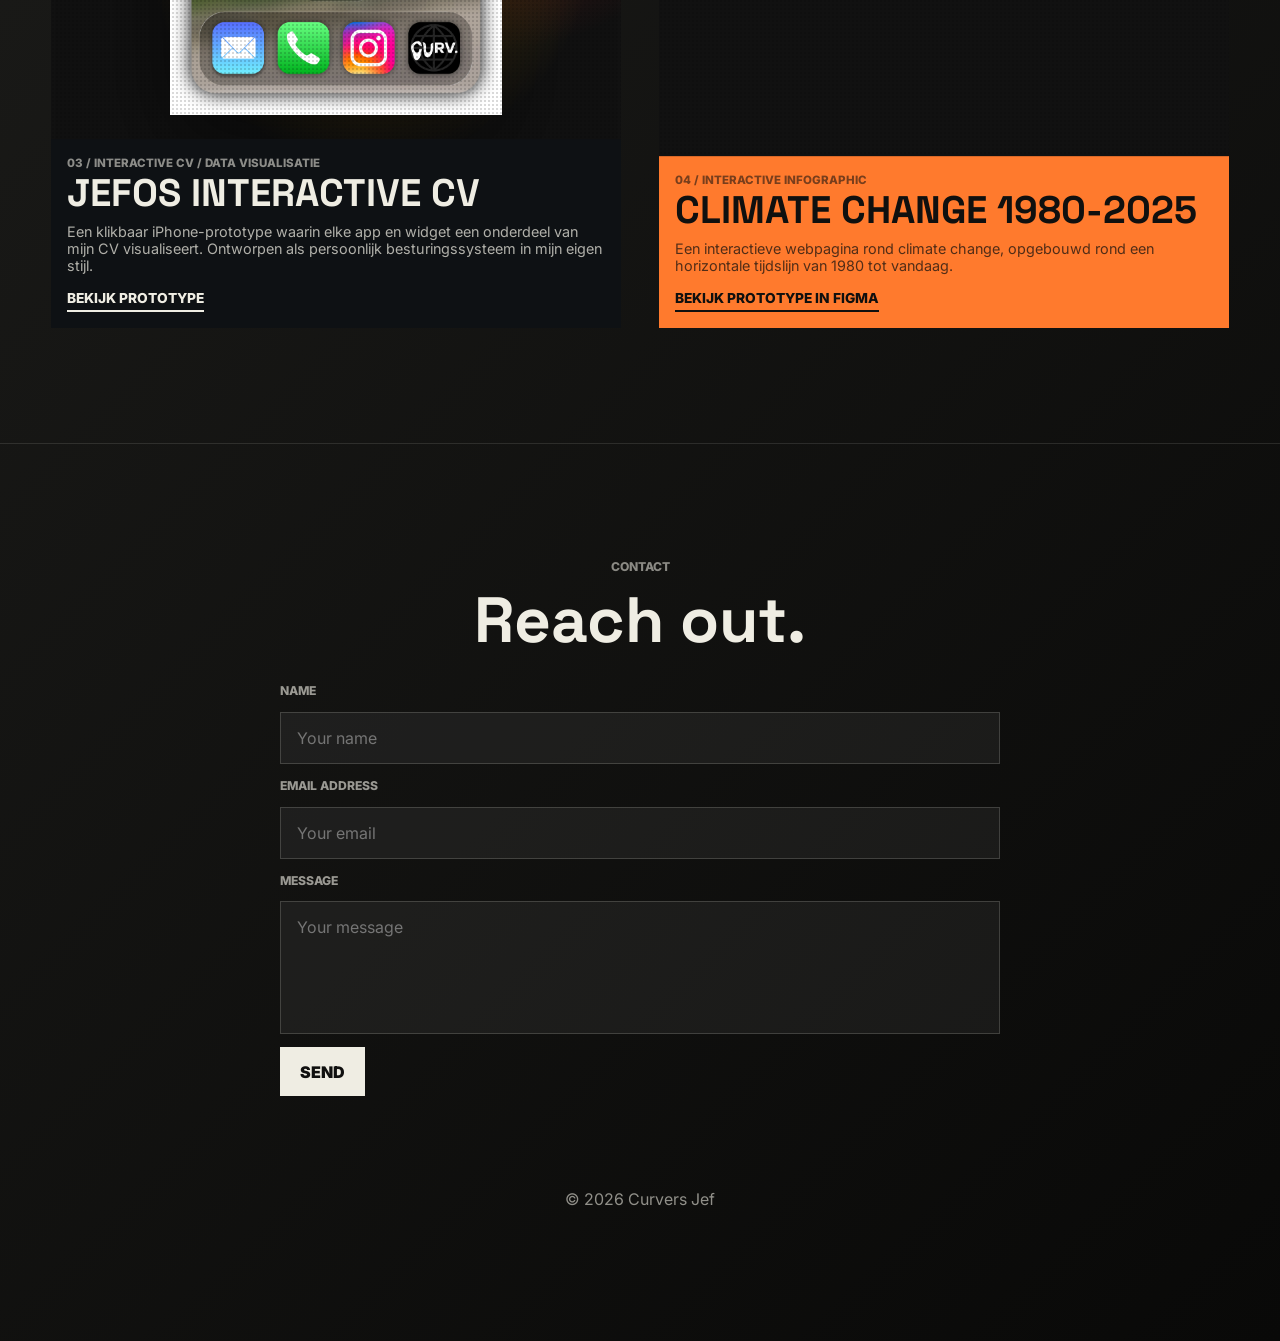
==== commit 1c3274c2: "portfolio" ====
--- a/index.html
+++ b/index.html
@@ -44,7 +44,7 @@
           <span class="portrait-glow" aria-hidden="true"></span>
           <img
             class="hero-portrait"
-            src="https://juulkeuuuh.github.io/Portfolio-Jef/assets/images/WhatsApp%20Image%202025-02-27%20at%2017.30.07.png"
+            src="assets/ProfielFoto/FotoJef.jpg"
             alt="Portret van Jef Curvers"
           />
         </div>
@@ -135,6 +135,32 @@
             </div>
           </article>
 
+          <article class="project-card jefos-card large">
+            <div class="project-media jefos-media">
+              <img
+                class="jefos-preview-image"
+                src="assets/JEFOS/Homescreen1.jpg"
+                alt="JefOS interactieve CV homescreen"
+              />
+            </div>
+            <div class="project-info">
+              <p>03 / Interactive CV / Data visualisatie</p>
+              <h3>JefOS Interactive CV</h3>
+              <span>
+                Een klikbaar iPhone-prototype waarin elke app en widget een onderdeel van mijn
+                CV visualiseert. Ontworpen als persoonlijk besturingssysteem in mijn eigen stijl.
+              </span>
+              <a
+                class="inline-link"
+                href="https://www.figma.com/proto/WdvFk4sa14ETFAM1qlt4gC/InteractiveCV_Curvers_Jef?page-id=0%3A1&node-id=24-29&viewport=1199%2C318%2C0.21&t=PT2VSf7nn5XdgT26-1&scaling=scale-down&content-scaling=fixed&starting-point-node-id=34%3A5&show-proto-sidebar=1"
+                target="_blank"
+                rel="noopener"
+              >
+                Bekijk prototype
+              </a>
+            </div>
+          </article>
+
           <article class="project-card orange-card large climate-card">
             <div class="project-media video-media">
               <video autoplay muted loop playsinline>
@@ -145,7 +171,7 @@
               </video>
             </div>
             <div class="project-info">
-              <p>03 / Interactive infographic</p>
+              <p>04 / Interactive infographic</p>
               <h3>Climate Change 1980-2025</h3>
               <span>
                 Een interactieve webpagina rond climate change, opgebouwd rond een horizontale
@@ -163,12 +189,11 @@
           </article>
 
           <article class="project-card wpl2-teaser dark-card">
-            <div class="project-media media-blue">
-              <span class="soft-shape shape-one"></span>
-              <span class="soft-shape shape-two"></span>
-            </div>
-            <div class="project-info">
-              <p>04 / Case study</p>
+            <div class="project-media wpl2-logo-media">
+              <img src="assets/wpl2/LogoEnMerkteken.svg" alt="E-taalent logo en merkteken" />
+            </div>
+            <div class="project-info">
+              <p>05 / Case study</p>
               <h3>WPL2 E-taalent</h3>
               <span>
                 Branding, visual identity, mockups, scrum-samenwerking en een platformconcept
--- a/styles.css
+++ b/styles.css
@@ -239,11 +239,9 @@
   object-fit: cover;
   object-position: center top;
   filter:
-    grayscale(1)
     contrast(1.1)
     blur(0.35px);
   opacity: 0.82;
-  mix-blend-mode: luminosity;
   transform: translateZ(2rem) scale(1.03);
   transition:
     transform 180ms ease,
@@ -253,7 +251,6 @@
 
 .portrait-card:hover .hero-portrait {
   filter:
-    grayscale(0.25)
     contrast(1.08)
     blur(0.1px);
   opacity: 0.95;
@@ -292,15 +289,17 @@
 }
 
 .project-grid {
-  display: grid;
-  grid-template-columns: repeat(4, minmax(0, 1fr));
-  grid-auto-rows: minmax(18rem, auto);
-  gap: 1rem;
+  width: min(100%, 1180px);
+  margin: 0 auto;
+  display: grid;
+  grid-template-columns: repeat(6, minmax(0, 1fr));
+  gap: clamp(1.5rem, 3vw, 2.5rem);
 }
 
 .project-card {
   display: flex;
-  min-height: 28rem;
+  grid-column: span 2;
+  min-height: 34rem;
   flex-direction: column;
   overflow: hidden;
   background: var(--paper);
@@ -308,7 +307,7 @@
 }
 
 .project-card.large {
-  grid-column: span 2;
+  grid-column: span 3;
 }
 
 .project-card.tall {
@@ -316,12 +315,12 @@
 }
 
 .compact-card {
-  min-height: 22rem;
+  min-height: 34rem;
 }
 
 .compact-media {
-  min-height: 13rem;
-  max-height: 22rem;
+  min-height: clamp(18rem, 28vw, 26rem);
+  max-height: none;
 }
 
 .dark-card {
@@ -341,7 +340,7 @@
 .project-media {
   position: relative;
   flex: 1;
-  min-height: 18rem;
+  min-height: clamp(18rem, 28vw, 26rem);
   overflow: hidden;
 }
 
@@ -514,7 +513,7 @@
 }
 
 .hubo-media {
-  min-height: clamp(18rem, 34vw, 31rem);
+  min-height: clamp(18rem, 28vw, 26rem);
   display: grid;
   place-items: center;
   padding: clamp(0.75rem, 2vw, 1.25rem);
@@ -582,11 +581,60 @@
 }
 
 .wpl2-teaser .project-media {
-  min-height: 16rem;
+  min-height: clamp(18rem, 28vw, 26rem);
+}
+
+.wpl2-teaser {
+  order: 3;
+}
+
+.wpl2-logo-media {
+  display: grid;
+  place-items: center;
+  padding: clamp(1.5rem, 3vw, 2.5rem);
+  background:
+    radial-gradient(circle at 20% 18%, rgba(203, 248, 123, 0.28), transparent 12rem),
+    radial-gradient(circle at 82% 72%, rgba(100, 211, 189, 0.24), transparent 12rem),
+    #f4f2e8;
+}
+
+.wpl2-logo-media img {
+  width: min(82%, 18rem);
+  height: auto;
+  filter: drop-shadow(0 1rem 2rem rgba(0, 0, 0, 0.16));
 }
 
 .wpl2-teaser .inline-link {
   color: var(--acid);
+}
+
+.jefos-card {
+  order: 4;
+  background: #0e1114;
+  color: var(--paper);
+}
+
+.climate-card {
+  order: 5;
+}
+
+.jefos-media {
+  min-height: clamp(32rem, 48vw, 43rem);
+  display: grid;
+  place-items: center;
+  padding: clamp(1rem, 2vw, 1.5rem);
+  background:
+    radial-gradient(circle at 28% 10%, rgba(91, 182, 255, 0.45), transparent 16rem),
+    radial-gradient(circle at 78% 52%, rgba(255, 42, 42, 0.34), transparent 16rem),
+    radial-gradient(circle at 56% 72%, rgba(255, 186, 20, 0.38), transparent 14rem),
+    #111;
+}
+
+.jefos-preview-image {
+  width: min(100%, 24rem);
+  max-height: 42rem;
+  object-fit: contain;
+  filter: drop-shadow(0 2rem 3rem rgba(0, 0, 0, 0.54));
 }
 
 .inline-link {
@@ -906,6 +954,12 @@
     grid-template-columns: repeat(2, minmax(0, 1fr));
   }
 
+  .project-card,
+  .project-card.large,
+  .hubo-card {
+    grid-column: span 1;
+  }
+
   .case-grid,
   .resource-list {
     grid-template-columns: repeat(2, minmax(0, 1fr));
@@ -937,8 +991,10 @@
 
   .project-grid {
     grid-template-columns: 1fr;
-  }
-
+    gap: 1.5rem;
+  }
+
+  .project-card,
   .project-card.large {
     grid-column: span 1;
   }
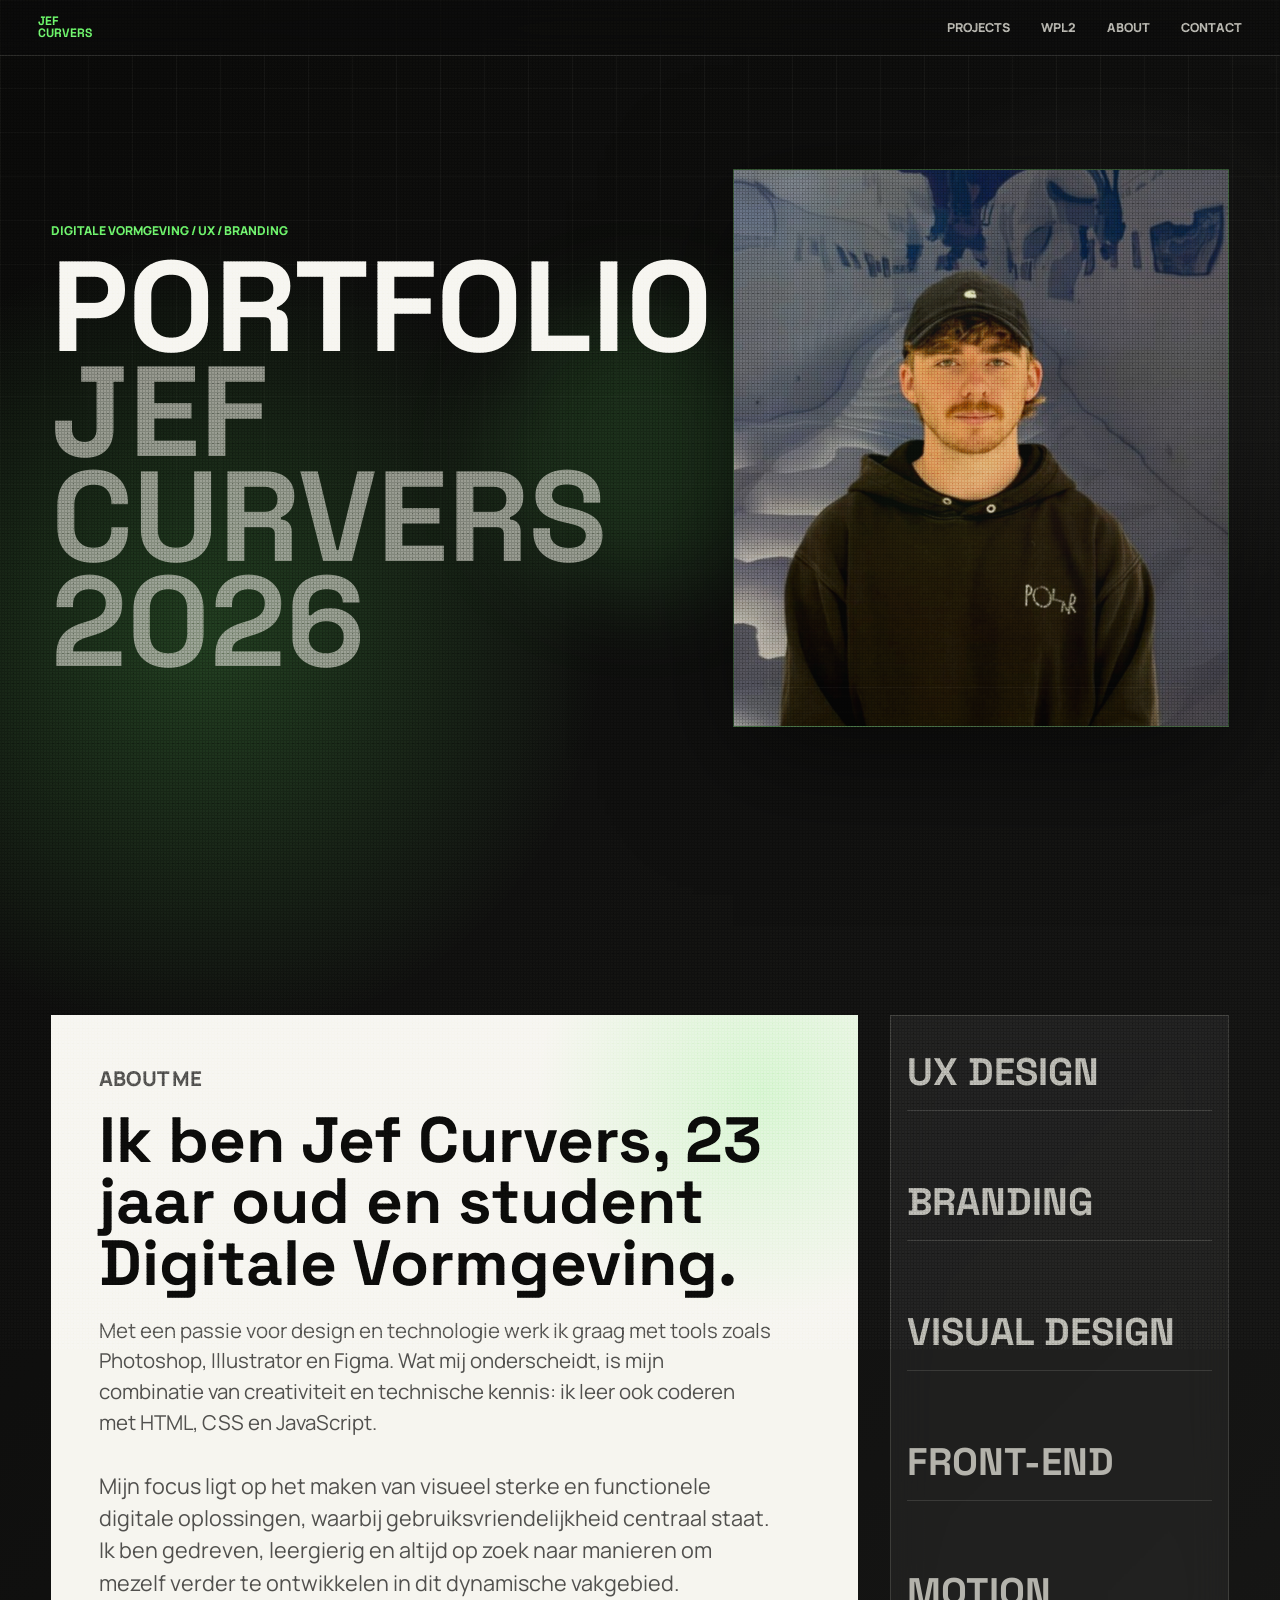
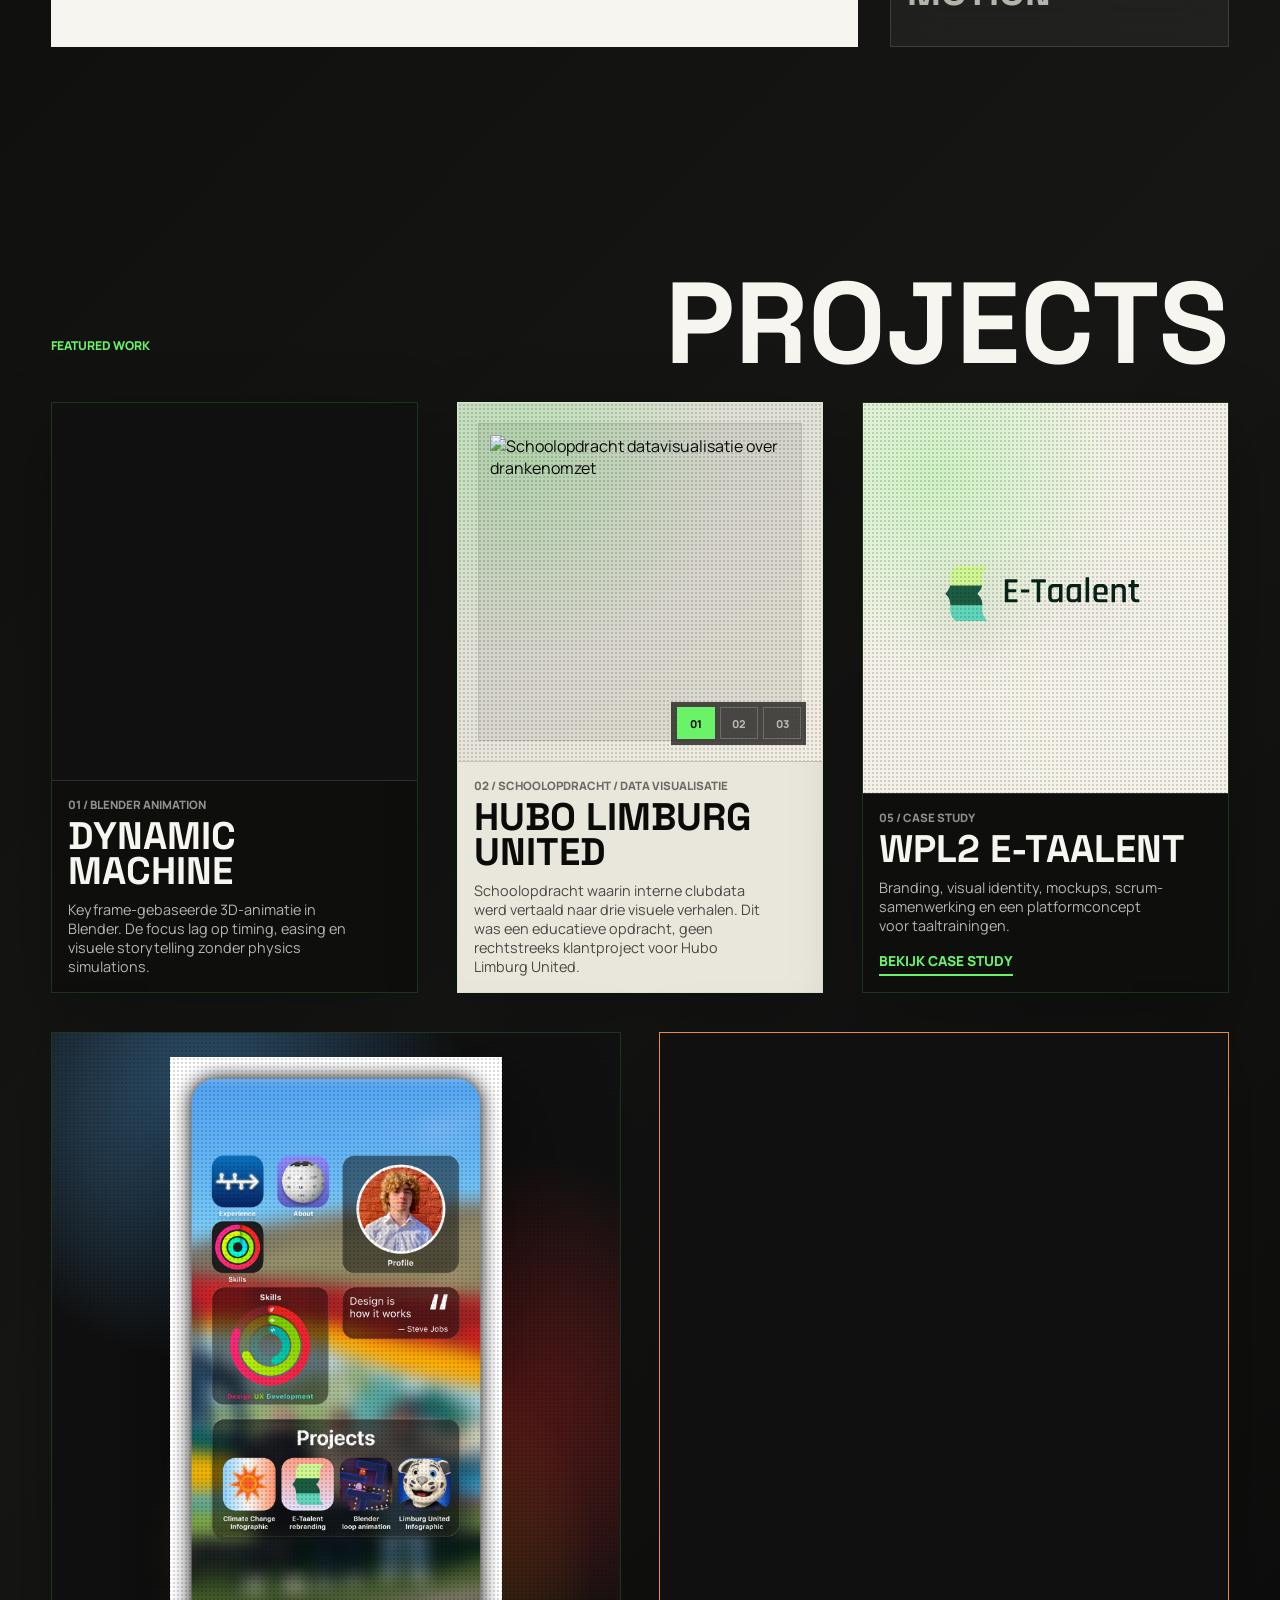
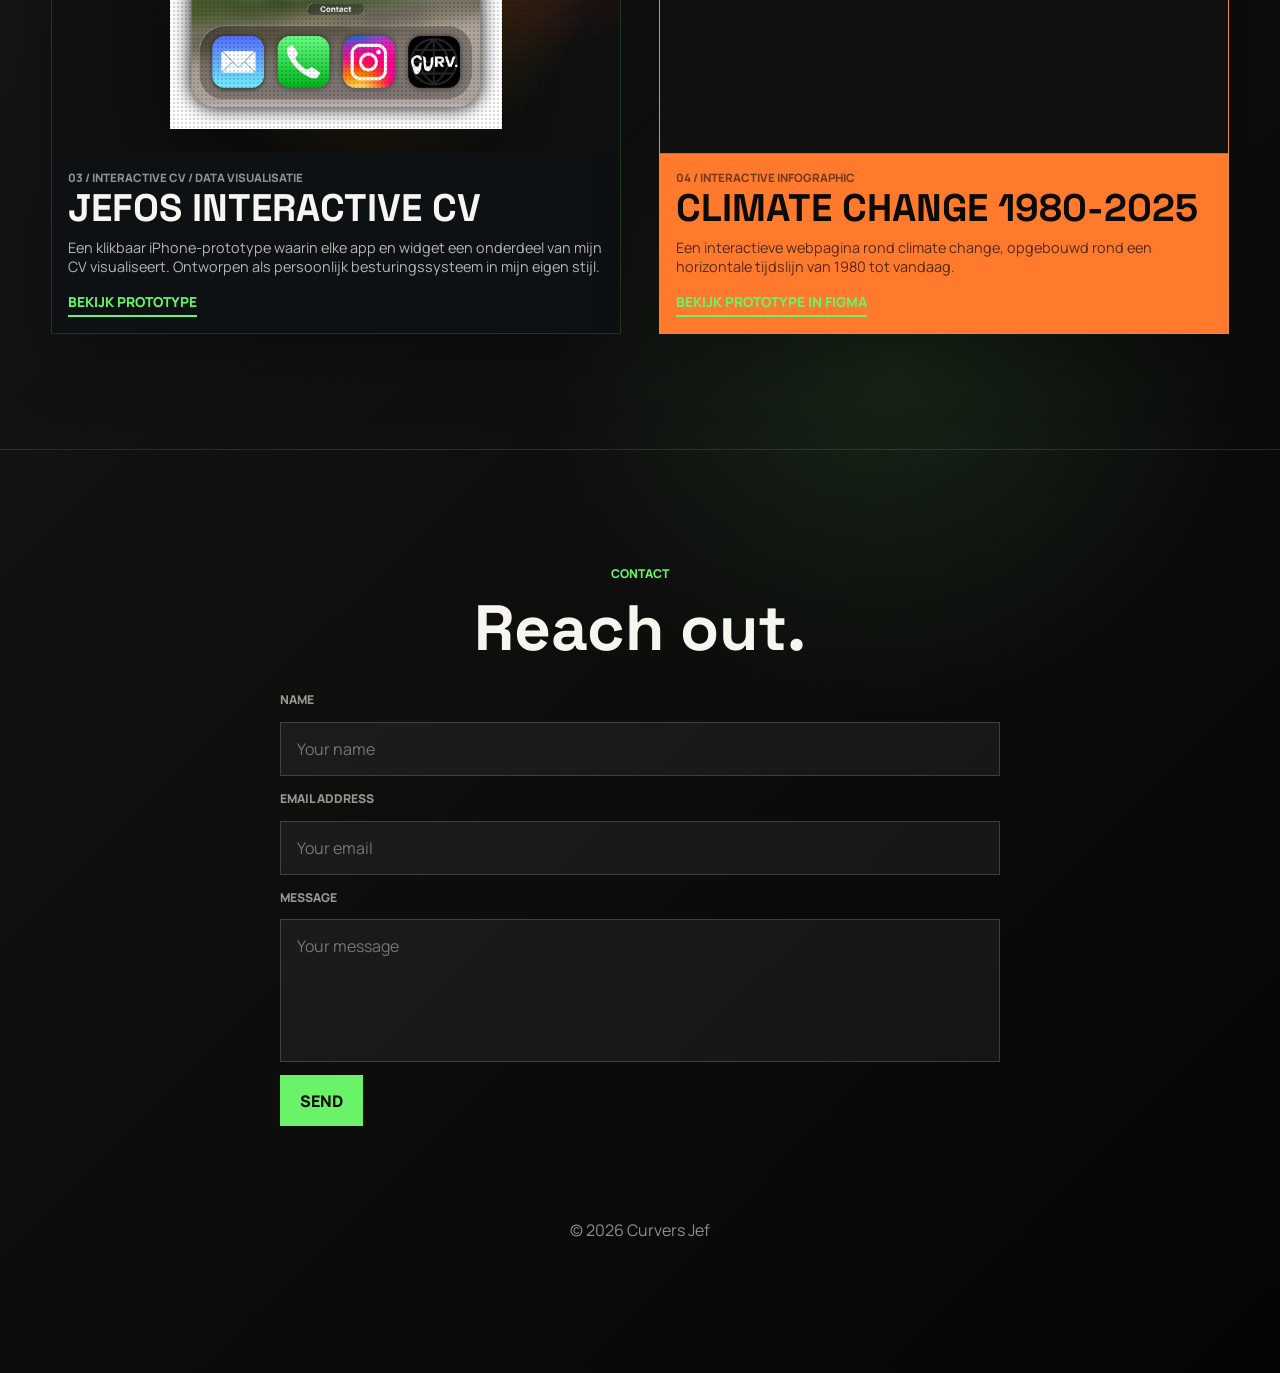
==== commit 78b015e7: "Update portfolio styling and contact form" ====
--- a/index.html
+++ b/index.html
@@ -208,7 +208,11 @@
       <section class="contact section-band" id="contact" aria-labelledby="contact-title">
         <p class="section-kicker">Contact</p>
         <h2 id="contact-title">Reach out.</h2>
-        <form class="contact-form" id="contactForm" action="mailto:curvers.jef@gmail.com" method="post" enctype="text/plain">
+        <form class="contact-form" id="contactForm" action="https://api.web3forms.com/submit" method="post">
+          <input type="hidden" name="access_key" value="26525539-ee09-4ef3-8ec1-e2247ae9102d" />
+          <input type="hidden" name="subject" value="New portfolio message" />
+          <input type="checkbox" name="botcheck" class="hidden" tabindex="-1" autocomplete="off" />
+
           <label for="name">Name</label>
           <input type="text" id="name" name="name" placeholder="Your name" required />
 
--- a/styles.css
+++ b/styles.css
@@ -1,12 +1,17 @@
+@import url("https://fonts.googleapis.com/css2?family=Manrope:wght@300;400;500;700;800&family=Space+Grotesk:wght@700&display=swap");
+
 :root {
-  --ink: #10100f;
-  --paper: #efede3;
-  --fog: #cfd7ce;
-  --ash: #302f2c;
-  --electric: #245bdb;
-  --acid: #e5d02f;
+  --ink: #0b0b0a;
+  --paper: #f6f5ef;
+  --fog: #d9ddd5;
+  --ash: #20201e;
+  --curv-green: #6af268;
+  --electric: #6af268;
+  --acid: #6af268;
   --orange: #ff7a2d;
-  --muted: #a5a397;
+  --muted: #a6a69e;
+  --display-font: "Circular Std", "Space Grotesk", Manrope, Inter, system-ui, sans-serif;
+  --body-font: "Manrope", Inter, system-ui, sans-serif;
 }
 
 * {
@@ -22,10 +27,11 @@
   min-height: 100vh;
   color: var(--paper);
   background:
-    radial-gradient(circle at 18% 12%, rgba(36, 91, 219, 0.22), transparent 24rem),
-    radial-gradient(circle at 86% 6%, rgba(255, 122, 45, 0.16), transparent 18rem),
-    linear-gradient(135deg, #0b0b0b 0%, #1a1a18 52%, #090908 100%);
-  font-family: Inter, system-ui, sans-serif;
+    radial-gradient(circle at 16% 14%, rgba(106, 242, 104, 0.18), transparent 25rem),
+    radial-gradient(circle at 86% 8%, rgba(246, 245, 239, 0.08), transparent 18rem),
+    radial-gradient(circle at 70% 78%, rgba(106, 242, 104, 0.1), transparent 22rem),
+    linear-gradient(135deg, #090908 0%, #161615 52%, #050505 100%);
+  font-family: var(--body-font);
   overflow-x: hidden;
 }
 
@@ -70,7 +76,7 @@
   pointer-events: none;
   border-radius: 50%;
   transform: translate(-50%, -50%);
-  background: rgba(239, 237, 227, 0.11);
+  background: rgba(106, 242, 104, 0.12);
   filter: blur(46px);
 }
 
@@ -93,9 +99,10 @@
 .brand {
   display: grid;
   gap: 0.05rem;
-  font-family: "Space Grotesk", Inter, sans-serif;
+  color: var(--curv-green);
+  font-family: var(--display-font);
   font-size: 0.76rem;
-  font-weight: 700;
+  font-weight: 900;
   letter-spacing: 0;
   line-height: 0.9;
 }
@@ -105,7 +112,7 @@
   gap: clamp(0.9rem, 2.4vw, 2rem);
   color: rgba(239, 237, 227, 0.72);
   font-size: 0.78rem;
-  font-weight: 700;
+  font-weight: 800;
   text-transform: uppercase;
 }
 
@@ -114,7 +121,7 @@
 }
 
 .nav a:hover {
-  color: var(--paper);
+  color: var(--curv-green);
 }
 
 .section-band {
@@ -141,7 +148,7 @@
 .eyebrow,
 .section-kicker {
   margin: 0 0 1rem;
-  color: rgba(239, 237, 227, 0.55);
+  color: var(--curv-green);
   font-size: 0.76rem;
   font-weight: 800;
   text-transform: uppercase;
@@ -150,8 +157,9 @@
 .hero h1 {
   margin: 0;
   max-width: 8.5ch;
-  font-family: "Space Grotesk", Inter, sans-serif;
+  font-family: var(--display-font);
   font-size: clamp(4.4rem, 10vw, 8.8rem);
+  font-weight: 900;
   line-height: 0.82;
   letter-spacing: 0;
   text-transform: uppercase;
@@ -169,10 +177,11 @@
   justify-self: end;
   min-height: clamp(28rem, 62vh, 46rem);
   overflow: hidden;
-  border: 1px solid rgba(239, 237, 227, 0.14);
-  background:
-    linear-gradient(180deg, rgba(239, 237, 227, 0.1), transparent),
-    #242321;
+  border: 1px solid rgba(106, 242, 104, 0.2);
+  background:
+    radial-gradient(circle at 18% 18%, rgba(106, 242, 104, 0.16), transparent 13rem),
+    linear-gradient(180deg, rgba(246, 245, 239, 0.08), transparent),
+    #1d1d1b;
   box-shadow: 0 2rem 7rem rgba(0, 0, 0, 0.5);
 }
 
@@ -188,7 +197,7 @@
   inset: auto 10% 11% 10%;
   height: 18%;
   filter: blur(10px);
-  border-color: rgba(36, 91, 219, 0.45);
+  border-color: rgba(106, 242, 104, 0.48);
 }
 
 .scanline {
@@ -214,8 +223,8 @@
 }
 
 .portrait-card:hover {
-  border-color: rgba(239, 237, 227, 0.32);
-  box-shadow: 0 2rem 7rem rgba(0, 0, 0, 0.58), 0 0 3rem rgba(36, 91, 219, 0.18);
+  border-color: rgba(106, 242, 104, 0.54);
+  box-shadow: 0 2rem 7rem rgba(0, 0, 0, 0.58), 0 0 3rem rgba(106, 242, 104, 0.16);
 }
 
 .portrait-glow {
@@ -225,8 +234,8 @@
   border-radius: 48% 52% 40% 60% / 42% 46% 54% 58%;
   background:
     radial-gradient(circle at 44% 25%, rgba(239, 237, 227, 0.32), transparent 21%),
-    radial-gradient(circle at 38% 58%, rgba(36, 91, 219, 0.26), transparent 33%),
-    radial-gradient(circle at 72% 68%, rgba(255, 122, 45, 0.22), transparent 30%);
+    radial-gradient(circle at 38% 58%, rgba(106, 242, 104, 0.26), transparent 33%),
+    radial-gradient(circle at 72% 68%, rgba(246, 245, 239, 0.16), transparent 30%);
   filter: blur(30px) contrast(1.2);
   mix-blend-mode: screen;
 }
@@ -266,8 +275,9 @@
 .contact h2 {
   margin: 0;
   max-width: 980px;
-  font-family: "Space Grotesk", Inter, sans-serif;
+  font-family: var(--display-font);
   font-size: clamp(2rem, 5vw, 5.2rem);
+  font-weight: 900;
   line-height: 0.96;
   letter-spacing: 0;
 }
@@ -282,8 +292,9 @@
 
 .section-heading h2 {
   margin: 0;
-  font-family: "Space Grotesk", Inter, sans-serif;
+  font-family: var(--display-font);
   font-size: clamp(2.8rem, 9vw, 8rem);
+  font-weight: 900;
   line-height: 0.8;
   text-transform: uppercase;
 }
@@ -304,6 +315,18 @@
   overflow: hidden;
   background: var(--paper);
   color: var(--ink);
+  border: 1px solid rgba(106, 242, 104, 0.16);
+  box-shadow: 0 1.4rem 4rem rgba(0, 0, 0, 0.28);
+  transition:
+    border-color 180ms ease,
+    transform 180ms ease,
+    box-shadow 180ms ease;
+}
+
+.project-card:hover {
+  border-color: rgba(106, 242, 104, 0.58);
+  transform: translateY(-4px);
+  box-shadow: 0 1.8rem 5rem rgba(0, 0, 0, 0.36), 0 0 2rem rgba(106, 242, 104, 0.08);
 }
 
 .project-card.large {
@@ -324,12 +347,12 @@
 }
 
 .dark-card {
-  background: #111;
+  background: #0e0e0d;
   color: var(--paper);
 }
 
 .yellow-card {
-  background: #171513;
+  background: #11120f;
   color: var(--acid);
 }
 
@@ -356,9 +379,9 @@
 
 .media-blue {
   background:
-    radial-gradient(circle at 35% 33%, rgba(36, 91, 219, 0.95), transparent 18%),
-    radial-gradient(circle at 62% 58%, rgba(239, 237, 227, 0.8), transparent 17%),
-    #e9e8df;
+    radial-gradient(circle at 34% 34%, rgba(106, 242, 104, 0.9), transparent 18%),
+    radial-gradient(circle at 62% 58%, rgba(246, 245, 239, 0.8), transparent 17%),
+    #11110f;
   filter: contrast(1.08);
 }
 
@@ -388,7 +411,7 @@
 
 .media-rays {
   background:
-    conic-gradient(from 220deg at 50% 100%, #0c0c0b 0 9deg, var(--acid) 9deg 18deg, #0c0c0b 18deg 27deg, var(--acid) 27deg 36deg, #0c0c0b 36deg 45deg, var(--acid) 45deg 54deg, #0c0c0b 54deg 63deg, var(--acid) 63deg 72deg, #0c0c0b 72deg 360deg);
+    conic-gradient(from 220deg at 50% 100%, #0c0c0b 0 9deg, var(--curv-green) 9deg 18deg, #0c0c0b 18deg 27deg, var(--curv-green) 27deg 36deg, #0c0c0b 36deg 45deg, var(--curv-green) 45deg 54deg, #0c0c0b 54deg 63deg, var(--curv-green) 63deg 72deg, #0c0c0b 72deg 360deg);
 }
 
 .media-portrait {
@@ -413,12 +436,12 @@
 .media-type {
   display: grid;
   place-items: center;
-  background: #f47b32;
+  background: var(--curv-green);
 }
 
 .media-type span {
-  color: rgba(239, 237, 227, 0.6);
-  font-family: "Space Grotesk", Inter, sans-serif;
+  color: rgba(11, 11, 10, 0.7);
+  font-family: var(--display-font);
   font-size: clamp(8rem, 18vw, 15rem);
   font-weight: 900;
   line-height: 0.7;
@@ -450,8 +473,9 @@
 
 .project-info h3 {
   margin-top: 0.35rem;
-  font-family: "Space Grotesk", Inter, sans-serif;
+  font-family: var(--display-font);
   font-size: clamp(1.8rem, 3vw, 3.2rem);
+  font-weight: 850;
   line-height: 0.92;
   text-transform: uppercase;
 }
@@ -518,7 +542,7 @@
   place-items: center;
   padding: clamp(0.75rem, 2vw, 1.25rem);
   background:
-    radial-gradient(circle at 18% 12%, rgba(36, 91, 219, 0.18), transparent 13rem),
+    radial-gradient(circle at 18% 12%, rgba(106, 242, 104, 0.26), transparent 13rem),
     linear-gradient(145deg, #d8d9d0, #f2eee3);
 }
 
@@ -577,7 +601,8 @@
 
 .slider-dot.active {
   color: var(--ink);
-  background: var(--paper);
+  background: var(--curv-green);
+  border-color: var(--curv-green);
 }
 
 .wpl2-teaser .project-media {
@@ -593,8 +618,8 @@
   place-items: center;
   padding: clamp(1.5rem, 3vw, 2.5rem);
   background:
-    radial-gradient(circle at 20% 18%, rgba(203, 248, 123, 0.28), transparent 12rem),
-    radial-gradient(circle at 82% 72%, rgba(100, 211, 189, 0.24), transparent 12rem),
+    radial-gradient(circle at 20% 18%, rgba(106, 242, 104, 0.28), transparent 12rem),
+    radial-gradient(circle at 82% 72%, rgba(246, 245, 239, 0.2), transparent 12rem),
     #f4f2e8;
 }
 
@@ -643,6 +668,7 @@
   margin-top: 1rem;
   padding-bottom: 0.25rem;
   border-bottom: 2px solid currentColor;
+  color: var(--curv-green);
   font-size: 0.86rem;
   font-weight: 800;
   text-transform: uppercase;
@@ -659,7 +685,7 @@
   padding: clamp(1.3rem, 4vw, 3rem);
   color: var(--ink);
   background:
-    radial-gradient(circle at 88% 12%, rgba(36, 91, 219, 0.25), transparent 14rem),
+    radial-gradient(circle at 88% 12%, rgba(106, 242, 104, 0.24), transparent 14rem),
     var(--paper);
 }
 
@@ -694,8 +720,9 @@
   padding: 0.9rem 0;
   border-bottom: 1px solid rgba(239, 237, 227, 0.13);
   color: rgba(239, 237, 227, 0.72);
-  font-family: "Space Grotesk", Inter, sans-serif;
+  font-family: var(--display-font);
   font-size: clamp(1.4rem, 3vw, 2.6rem);
+  font-weight: 850;
   text-transform: uppercase;
 }
 
@@ -717,10 +744,11 @@
   width: fit-content;
   margin-top: 2rem;
   padding-bottom: 0.35rem;
-  border-bottom: 2px solid var(--orange);
+  border-bottom: 2px solid var(--curv-green);
   color: var(--paper);
-  font-family: "Space Grotesk", Inter, sans-serif;
+  font-family: var(--display-font);
   font-size: clamp(1.4rem, 3vw, 3rem);
+  font-weight: 850;
 }
 
 .case,
@@ -738,8 +766,9 @@
 .case-hero h1 {
   max-width: 11ch;
   margin: 0;
-  font-family: "Space Grotesk", Inter, sans-serif;
+  font-family: var(--display-font);
   font-size: clamp(4rem, 12vw, 11rem);
+  font-weight: 900;
   line-height: 0.82;
   text-transform: uppercase;
 }
@@ -763,15 +792,16 @@
   padding: clamp(1.2rem, 3vw, 2.4rem);
   color: var(--ink);
   background:
-    radial-gradient(circle at 92% 0%, rgba(255, 122, 45, 0.38), transparent 15rem),
+    radial-gradient(circle at 92% 0%, rgba(106, 242, 104, 0.34), transparent 15rem),
     var(--paper);
 }
 
 .case-intro h3 {
   max-width: 980px;
   margin: 0;
-  font-family: "Space Grotesk", Inter, sans-serif;
+  font-family: var(--display-font);
   font-size: clamp(2rem, 4.6vw, 4.6rem);
+  font-weight: 850;
   line-height: 0.96;
   letter-spacing: 0;
 }
@@ -785,15 +815,16 @@
 .case-grid article {
   min-height: 22rem;
   padding: clamp(1rem, 2.5vw, 2rem);
-  border: 1px solid rgba(239, 237, 227, 0.13);
+  border: 1px solid rgba(106, 242, 104, 0.16);
   background: rgba(239, 237, 227, 0.06);
   backdrop-filter: blur(24px);
 }
 
 .case-grid h3 {
   margin: 0 0 1rem;
-  font-family: "Space Grotesk", Inter, sans-serif;
+  font-family: var(--display-font);
   font-size: clamp(1.6rem, 3vw, 3rem);
+  font-weight: 850;
   line-height: 0.95;
   text-transform: uppercase;
 }
@@ -826,7 +857,7 @@
 
 .resource-list a:hover {
   transform: translateY(-4px);
-  background: var(--acid);
+  background: var(--curv-green);
 }
 
 .visual-links {
@@ -848,7 +879,7 @@
   align-items: stretch;
   padding: 0.75rem;
   background:
-    radial-gradient(circle at 86% 10%, rgba(36, 91, 219, 0.14), transparent 12rem),
+    radial-gradient(circle at 86% 10%, rgba(106, 242, 104, 0.18), transparent 12rem),
     var(--paper);
 }
 
@@ -879,6 +910,10 @@
   gap: 0.85rem;
   margin-top: 2rem;
   text-align: left;
+}
+
+.contact-form .hidden {
+  display: none;
 }
 
 .contact-form label {
@@ -906,7 +941,8 @@
 
 .contact-form input:focus,
 .contact-form textarea:focus {
-  border-color: var(--orange);
+  border-color: var(--curv-green);
+  box-shadow: 0 0 0 3px rgba(106, 242, 104, 0.08);
 }
 
 .contact-form button {
@@ -914,11 +950,24 @@
   border: 0;
   padding: 0.9rem 1.25rem;
   color: var(--ink);
-  background: var(--paper);
+  background: var(--curv-green);
   font: inherit;
   font-weight: 900;
   text-transform: uppercase;
   cursor: pointer;
+  transition:
+    background 180ms ease,
+    transform 180ms ease;
+}
+
+.contact-form button:hover {
+  background: var(--paper);
+  transform: translateY(-2px);
+}
+
+.contact-form button:disabled {
+  cursor: wait;
+  opacity: 0.62;
 }
 
 .form-message,
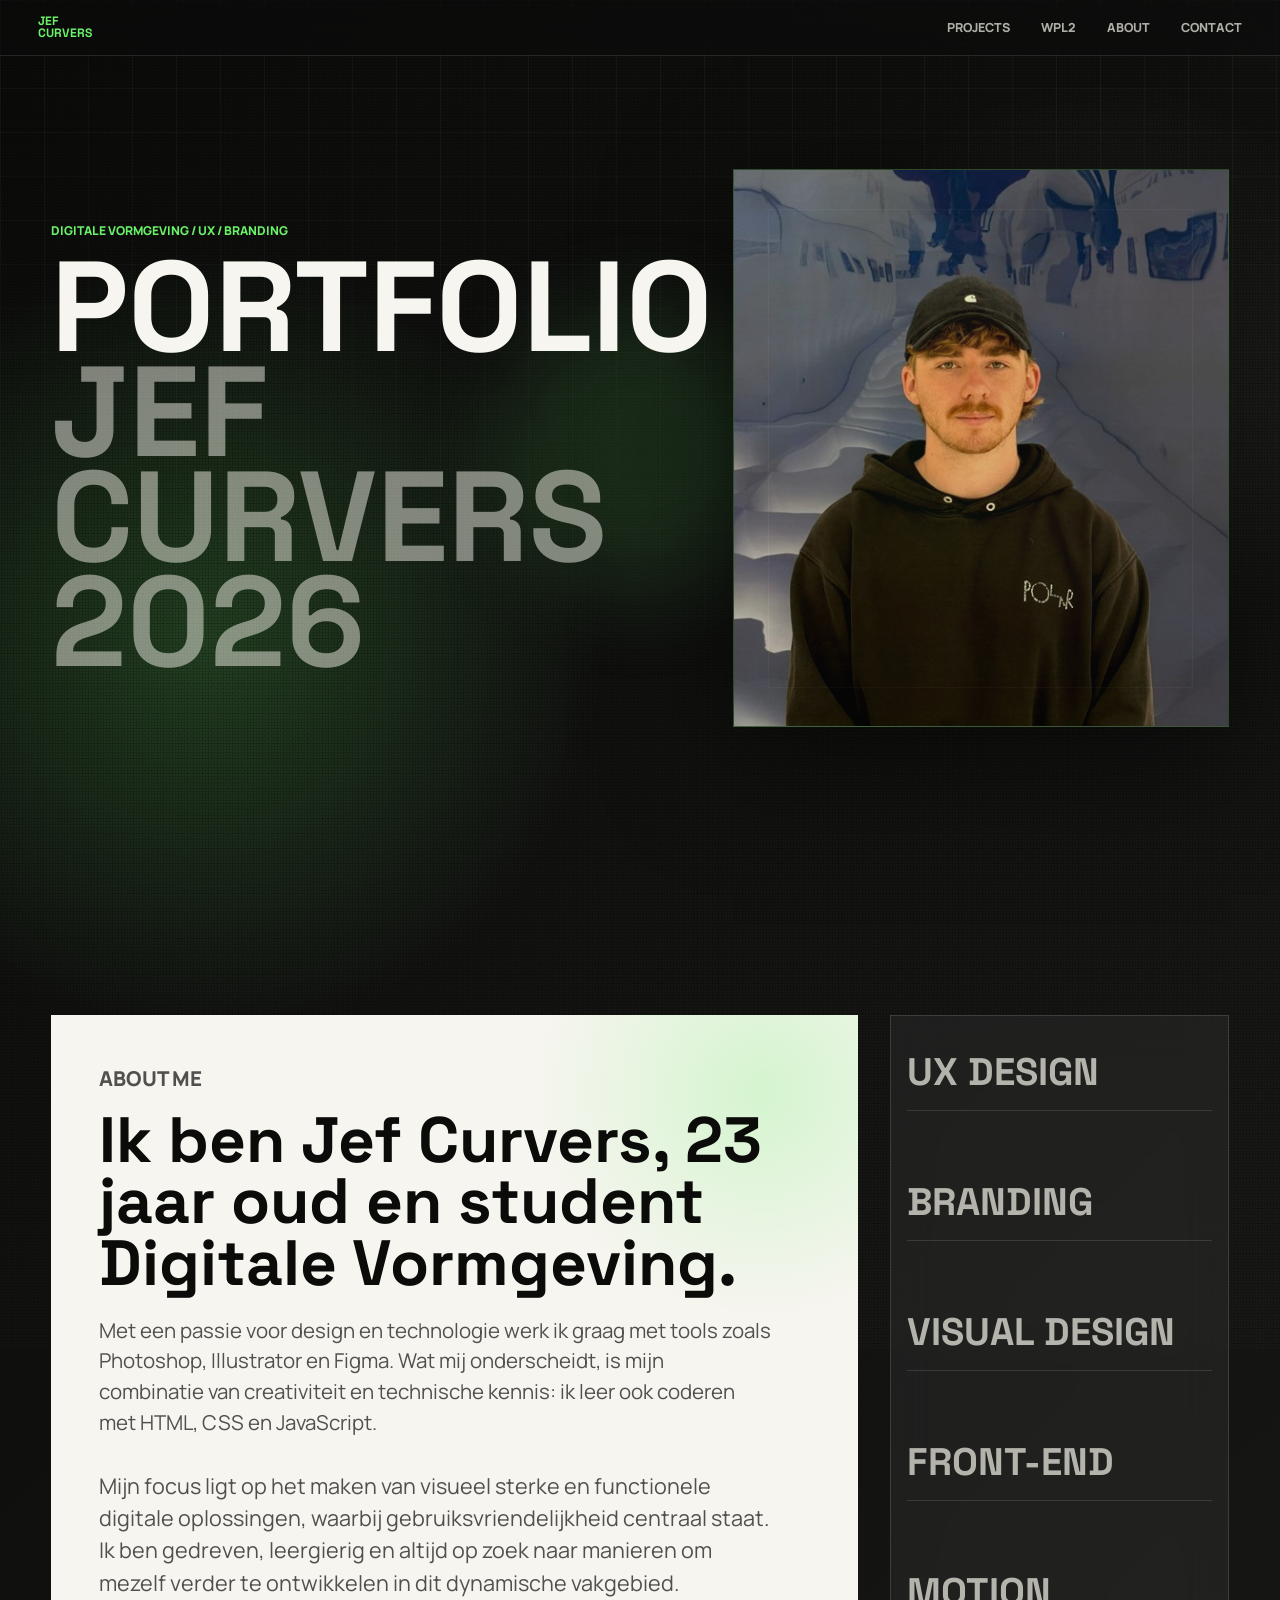
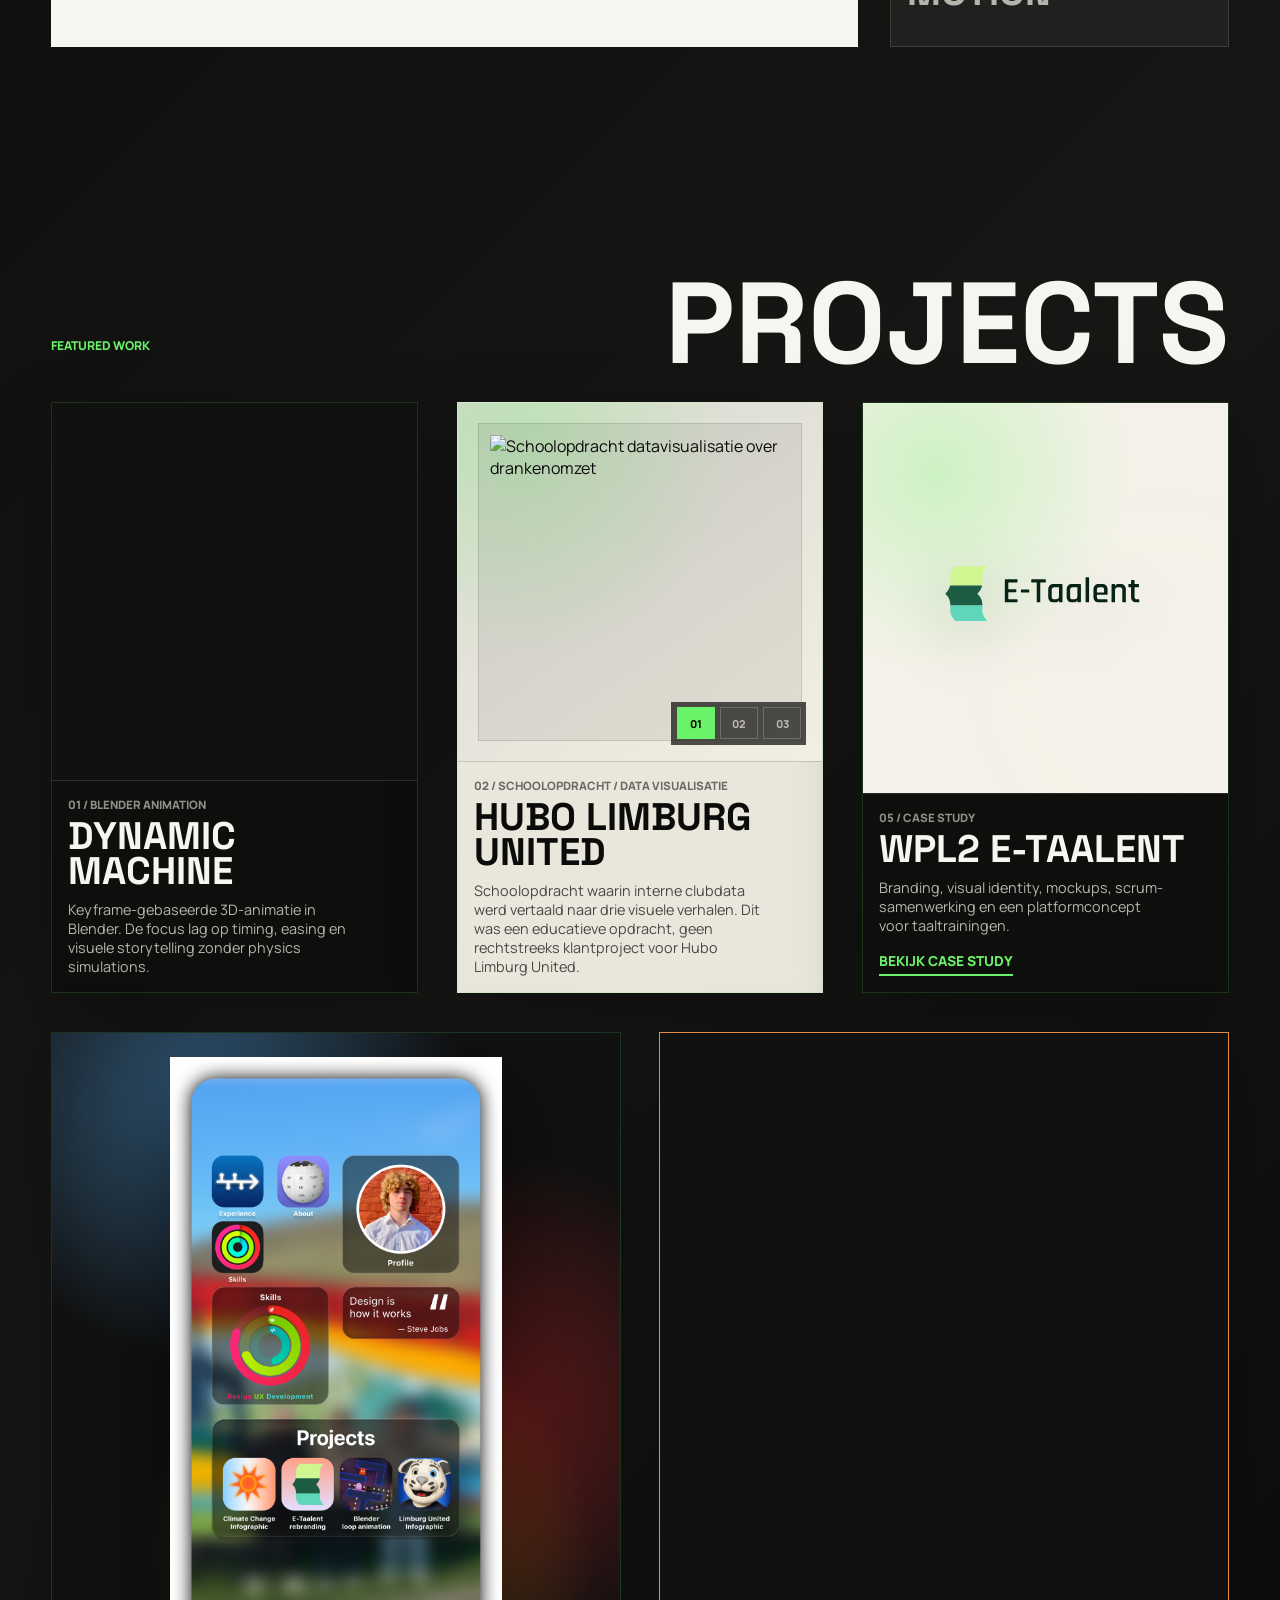
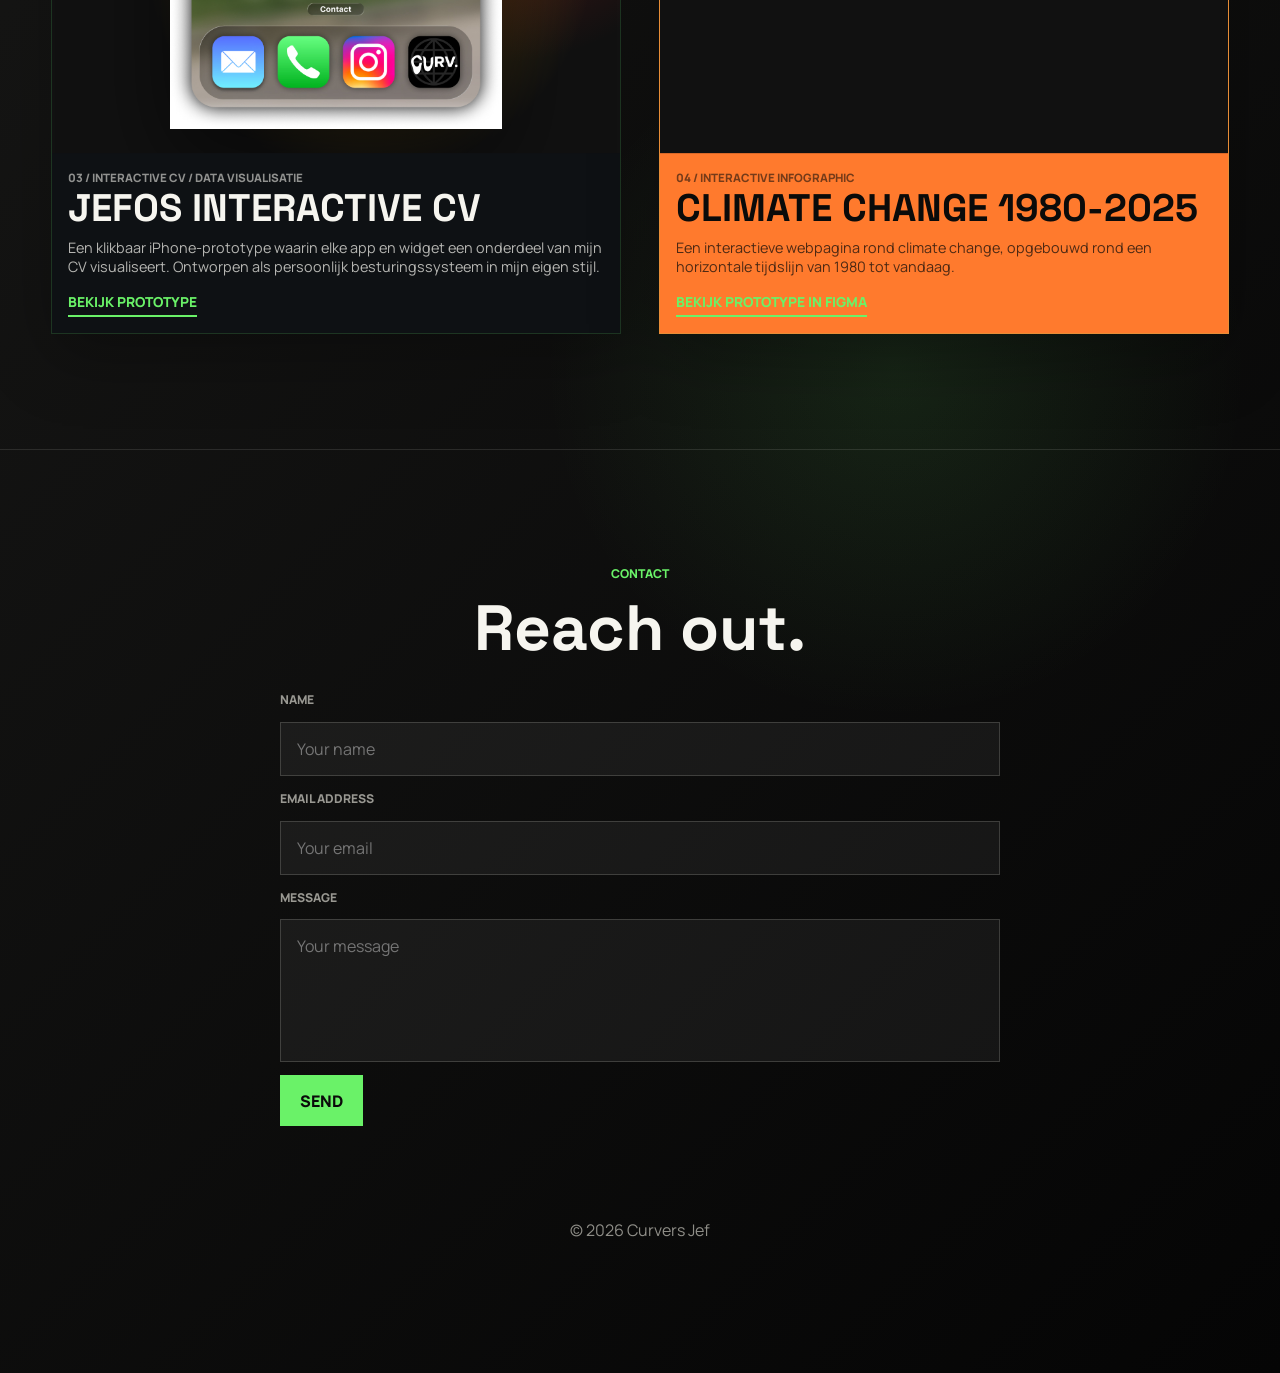
==== commit 92a03a1b: "Improve mobile navigation and responsive layout" ====
--- a/index.html
+++ b/index.html
@@ -21,6 +21,11 @@
         <span>JEF</span>
         <span>CURVERS</span>
       </a>
+      <button class="menu-toggle" type="button" aria-label="Open navigation" aria-expanded="false">
+        <span></span>
+        <span></span>
+        <span></span>
+      </button>
       <nav class="nav" aria-label="Portfolio navigation">
         <a href="#work">Projects</a>
         <a href="wpl2.html">WPL2</a>
--- a/styles.css
+++ b/styles.css
@@ -55,7 +55,7 @@
 .grain {
   position: fixed;
   inset: -50%;
-  z-index: 20;
+  z-index: -1;
   pointer-events: none;
   opacity: 0.28;
   mix-blend-mode: overlay;
@@ -124,6 +124,10 @@
   color: var(--curv-green);
 }
 
+.menu-toggle {
+  display: none;
+}
+
 .section-band {
   width: min(100%, 1440px);
   margin: 0 auto;
@@ -215,9 +219,7 @@
 .portrait-card {
   display: grid;
   place-items: center;
-  transform-style: preserve-3d;
   transition:
-    transform 180ms ease,
     border-color 180ms ease,
     box-shadow 180ms ease;
 }
@@ -251,9 +253,7 @@
     contrast(1.1)
     blur(0.35px);
   opacity: 0.82;
-  transform: translateZ(2rem) scale(1.03);
   transition:
-    transform 180ms ease,
     filter 180ms ease,
     opacity 180ms ease;
 }
@@ -263,7 +263,6 @@
     contrast(1.08)
     blur(0.1px);
   opacity: 0.95;
-  transform: translateZ(3rem) scale(1.055);
 }
 
 .intro {
@@ -319,13 +318,11 @@
   box-shadow: 0 1.4rem 4rem rgba(0, 0, 0, 0.28);
   transition:
     border-color 180ms ease,
-    transform 180ms ease,
     box-shadow 180ms ease;
 }
 
 .project-card:hover {
   border-color: rgba(106, 242, 104, 0.58);
-  transform: translateY(-4px);
   box-shadow: 0 1.8rem 5rem rgba(0, 0, 0, 0.36), 0 0 2rem rgba(106, 242, 104, 0.08);
 }
 
@@ -365,16 +362,6 @@
   flex: 1;
   min-height: clamp(18rem, 28vw, 26rem);
   overflow: hidden;
-}
-
-.project-media::after {
-  content: "";
-  position: absolute;
-  inset: 0;
-  background-image: radial-gradient(rgba(0, 0, 0, 0.45) 1px, transparent 1px);
-  background-size: 4px 4px;
-  opacity: 0.32;
-  mix-blend-mode: multiply;
 }
 
 .media-blue {
@@ -796,6 +783,7 @@
     var(--paper);
 }
 
+.case-intro h2,
 .case-intro h3 {
   max-width: 980px;
   margin: 0;
@@ -851,12 +839,10 @@
   font-weight: 800;
   text-transform: uppercase;
   transition:
-    transform 180ms ease,
     background 180ms ease;
 }
 
 .resource-list a:hover {
-  transform: translateY(-4px);
   background: var(--curv-green);
 }
 
@@ -989,14 +975,165 @@
   }
 }
 
+@media (hover: none), (pointer: coarse), (any-pointer: coarse) {
+  .cursor-fog {
+    display: none;
+  }
+}
+
 @media (max-width: 920px) {
+  body.menu-open {
+    overflow: hidden;
+  }
+
+  .site-header {
+    align-items: center;
+  }
+
+  .menu-toggle {
+    position: relative;
+    z-index: 12;
+    width: 3.25rem;
+    height: 3.25rem;
+    display: grid;
+    place-items: center;
+    border: 1px solid rgba(106, 242, 104, 0.42);
+    border-radius: 50%;
+    color: var(--curv-green);
+    background:
+      radial-gradient(circle at 50% 50%, rgba(106, 242, 104, 0.14), transparent 58%),
+      rgba(10, 10, 9, 0.78);
+    cursor: pointer;
+  }
+
+  .menu-toggle span {
+    position: absolute;
+    width: 1.25rem;
+    height: 2px;
+    background: currentColor;
+    transition:
+      transform 220ms ease,
+      opacity 220ms ease,
+      width 220ms ease;
+  }
+
+  .menu-toggle span:nth-child(1) {
+    transform: translateY(-0.44rem);
+  }
+
+  .menu-toggle span:nth-child(2) {
+    width: 0.55rem;
+    transform: translateX(0.35rem);
+  }
+
+  .menu-toggle span:nth-child(3) {
+    transform: translateY(0.44rem);
+  }
+
+  .menu-toggle[aria-expanded="true"] span:nth-child(1) {
+    transform: rotate(42deg);
+  }
+
+  .menu-toggle[aria-expanded="true"] span:nth-child(2) {
+    opacity: 0;
+    transform: scaleX(0);
+  }
+
+  .menu-toggle[aria-expanded="true"] span:nth-child(3) {
+    transform: rotate(-42deg);
+  }
+
+  .nav {
+    position: fixed;
+    top: 0;
+    right: 0;
+    bottom: auto;
+    left: 0;
+    z-index: 11;
+    width: 100vw;
+    height: 100vh;
+    height: 100dvh;
+    min-height: 100vh;
+    min-height: 100dvh;
+    display: grid;
+    place-content: center;
+    gap: clamp(0.9rem, 3.2vw, 1.35rem);
+    padding: 6.5rem 1.5rem 3rem;
+    color: var(--paper);
+    text-align: center;
+    background: #070706;
+    visibility: hidden;
+    opacity: 0;
+    pointer-events: none;
+    transform: translateY(-1rem);
+    transition:
+      opacity 220ms ease,
+      transform 220ms ease;
+  }
+
+  .menu-open .nav {
+    visibility: visible;
+    opacity: 1;
+    pointer-events: auto;
+    transform: translateY(0);
+  }
+
+  .nav a {
+    color: var(--paper);
+    font-family: var(--display-font);
+    font-size: clamp(2rem, 7vw, 3.9rem);
+    font-weight: 900;
+    line-height: 1;
+  }
+
+  .nav a:hover {
+    color: var(--curv-green);
+  }
+
   .hero,
   .about {
     grid-template-columns: 1fr;
+    justify-items: center;
+    text-align: center;
+  }
+
+  .hero {
+    gap: 2.5rem;
+    min-height: auto;
+    padding-top: 8rem;
+  }
+
+  .hero-copy {
+    display: grid;
+    justify-items: center;
   }
 
   .hero-card {
+    justify-self: center;
+    width: min(100%, 26rem);
     min-height: 30rem;
+  }
+
+  .hero h1 {
+    max-width: 9ch;
+    font-size: clamp(3.25rem, 12vw, 5.6rem);
+  }
+
+  .intro h2,
+  .about h2,
+  .contact h2,
+  .case-intro h2,
+  .case-intro h3 {
+    font-size: clamp(1.9rem, 6.2vw, 3.4rem);
+  }
+
+  .section-heading {
+    align-items: center;
+    text-align: center;
+  }
+
+  .section-heading h2 {
+    font-size: clamp(2.8rem, 11vw, 5rem);
   }
 
   .project-grid {
@@ -1013,29 +1150,54 @@
   .resource-list {
     grid-template-columns: repeat(2, minmax(0, 1fr));
   }
+
+  .case-hero {
+    min-height: 58vh;
+    justify-items: center;
+    text-align: center;
+  }
+
+  .case-hero h1 {
+    max-width: 10ch;
+    font-size: clamp(3.25rem, 11vw, 6rem);
+  }
 }
 
 @media (max-width: 620px) {
   .site-header {
-    align-items: start;
-  }
-
-  .nav {
-    gap: 0.8rem;
-    font-size: 0.7rem;
-  }
-
-  .hero {
-    min-height: auto;
+    padding: 0.85rem 1rem;
+  }
+
+  .section-band {
+    padding: clamp(3.25rem, 14vw, 5.5rem) clamp(1rem, 5vw, 1.35rem);
   }
 
   .hero h1 {
-    font-size: clamp(3.5rem, 20vw, 6rem);
+    max-width: 8.5ch;
+    font-size: clamp(2.65rem, 13.5vw, 4.15rem);
+  }
+
+  .hero-card {
+    width: min(100%, 21rem);
+    min-height: 24rem;
+  }
+
+  .intro h2,
+  .about h2,
+  .contact h2,
+  .case-intro h2,
+  .case-intro h3 {
+    font-size: clamp(1.65rem, 7.6vw, 2.45rem);
   }
 
   .section-heading {
-    align-items: start;
+    align-items: center;
     flex-direction: column;
+    text-align: center;
+  }
+
+  .section-heading h2 {
+    font-size: clamp(2.1rem, 11.5vw, 3.25rem);
   }
 
   .project-grid {
@@ -1061,8 +1223,14 @@
     min-height: 22rem;
   }
 
+  .project-media,
+  .compact-media,
   .hubo-media {
-    min-height: 20rem;
+    min-height: 18rem;
+  }
+
+  .jefos-media {
+    min-height: 29rem;
   }
 
   .slider-controls {
@@ -1071,21 +1239,37 @@
   }
 
   .case-hero {
-    min-height: 64vh;
+    min-height: auto;
+    padding-top: 8rem;
+  }
+
+  .case-hero h1 {
+    max-width: 8.5ch;
+    font-size: clamp(2.45rem, 12.5vw, 3.8rem);
+  }
+
+  .case-grid h3 {
+    font-size: clamp(1.55rem, 8vw, 2.35rem);
   }
 
   .case-grid,
-  .resource-list {
+  .resource-list,
+  .visual-list {
     grid-template-columns: 1fr;
   }
 
   .visual-card {
-    min-height: 20rem;
+    min-height: 32rem;
+    padding: 0.85rem;
   }
 
   .visual-card.featured {
     grid-column: span 1;
-    min-height: 24rem;
+    min-height: 34rem;
+  }
+
+  .visual-card img {
+    min-height: 27rem;
   }
 
   .resource-list a {
